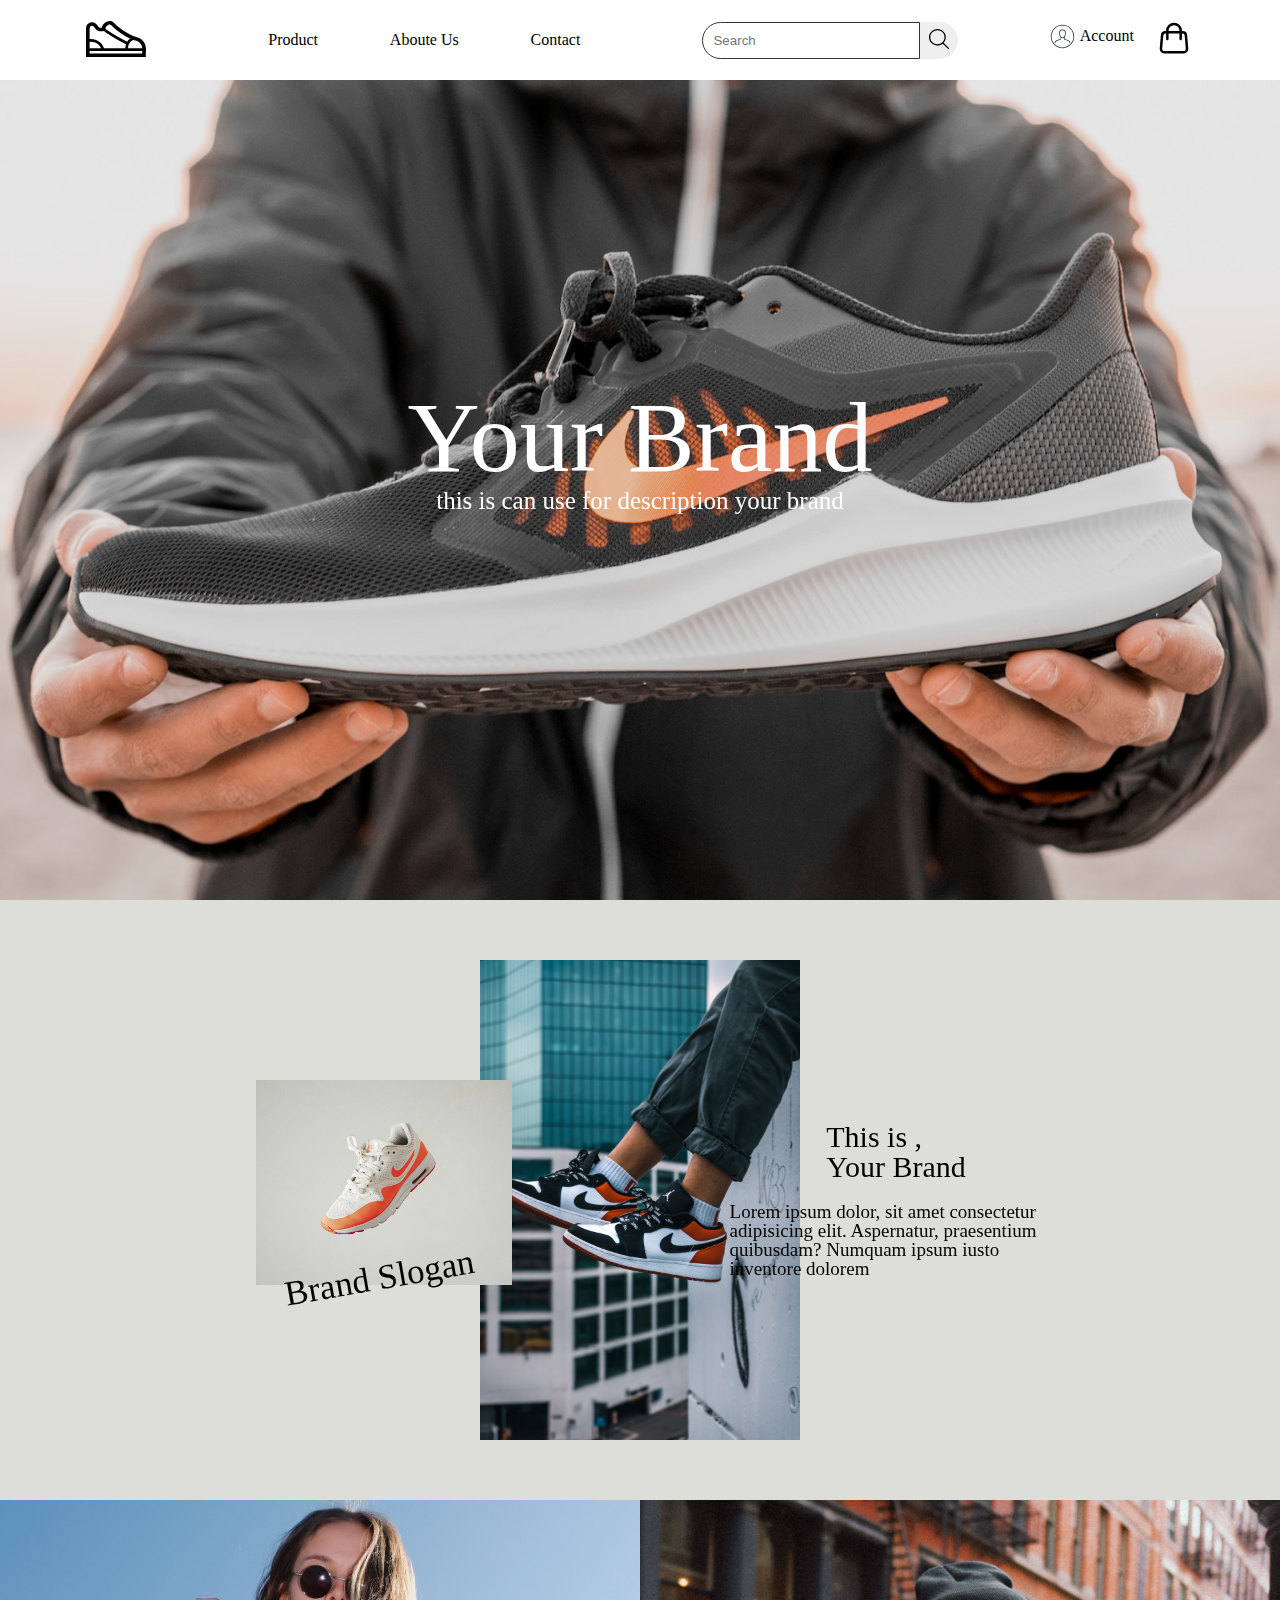
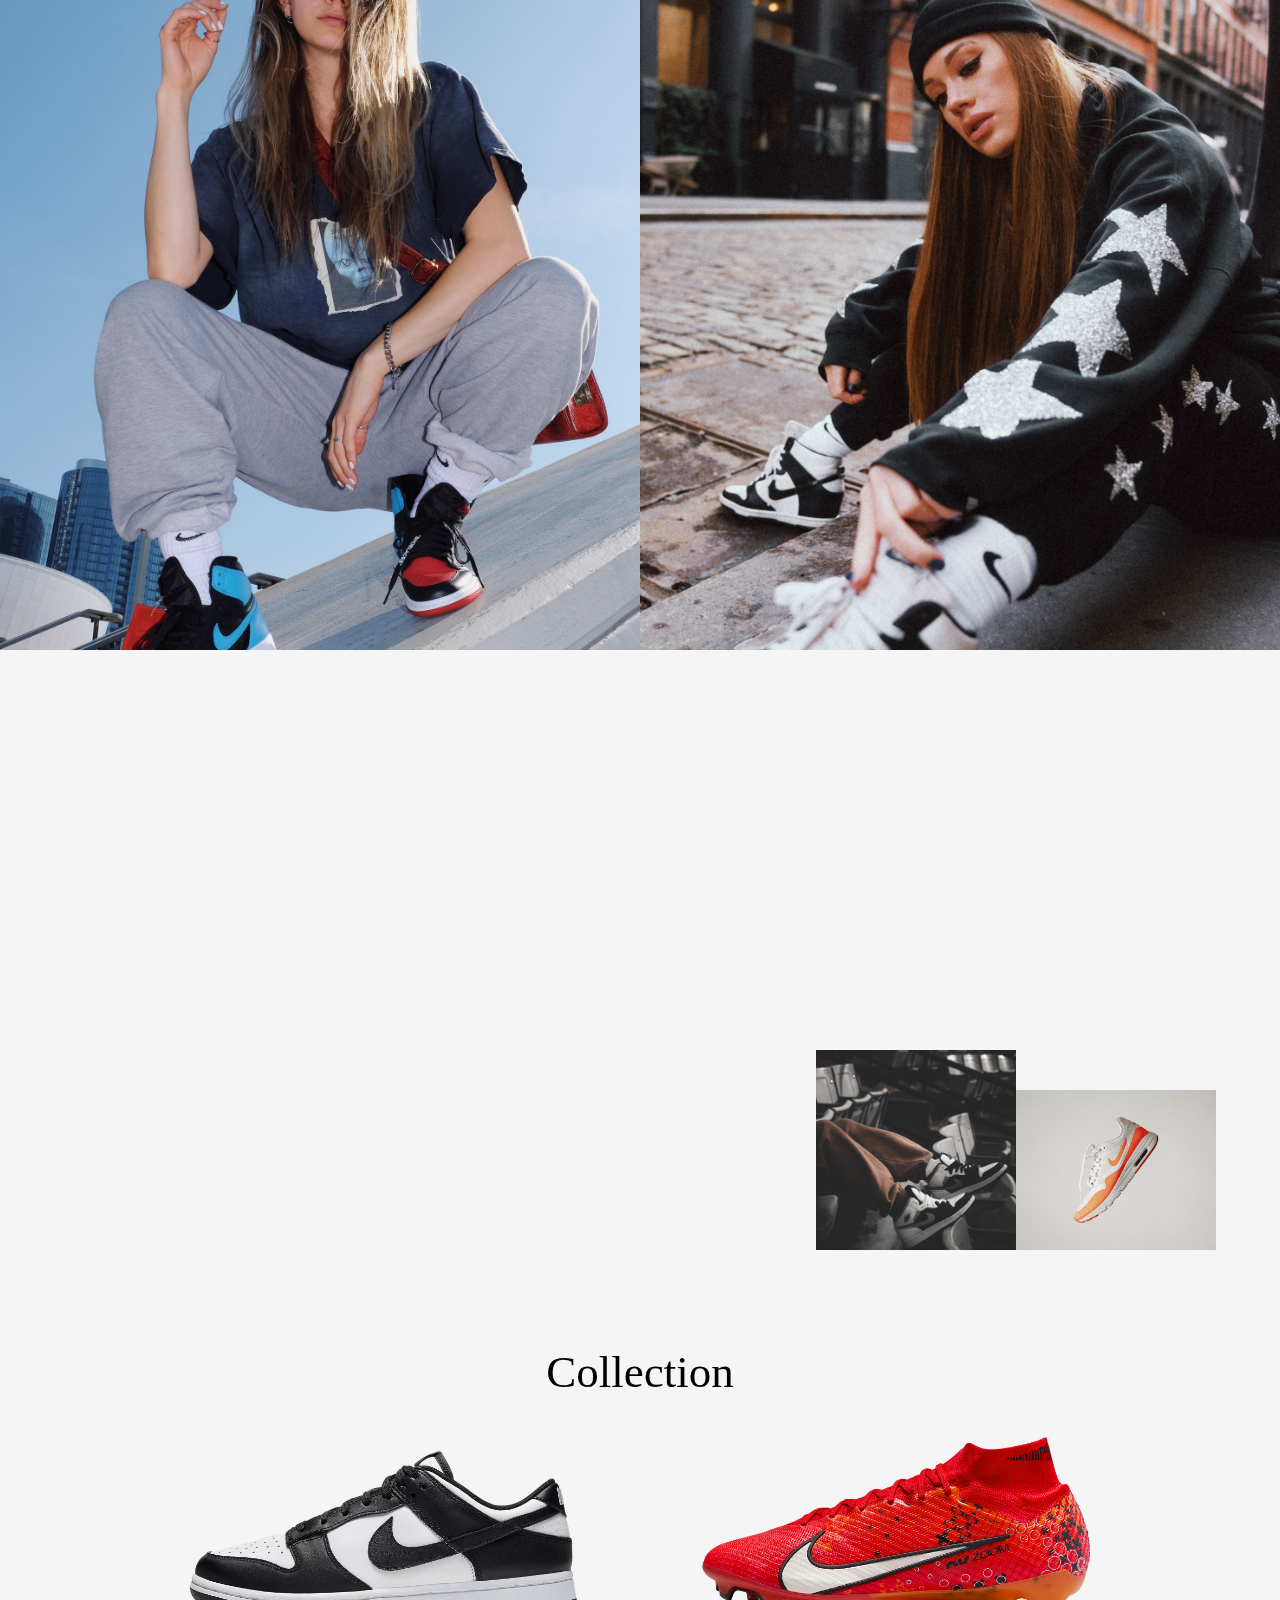
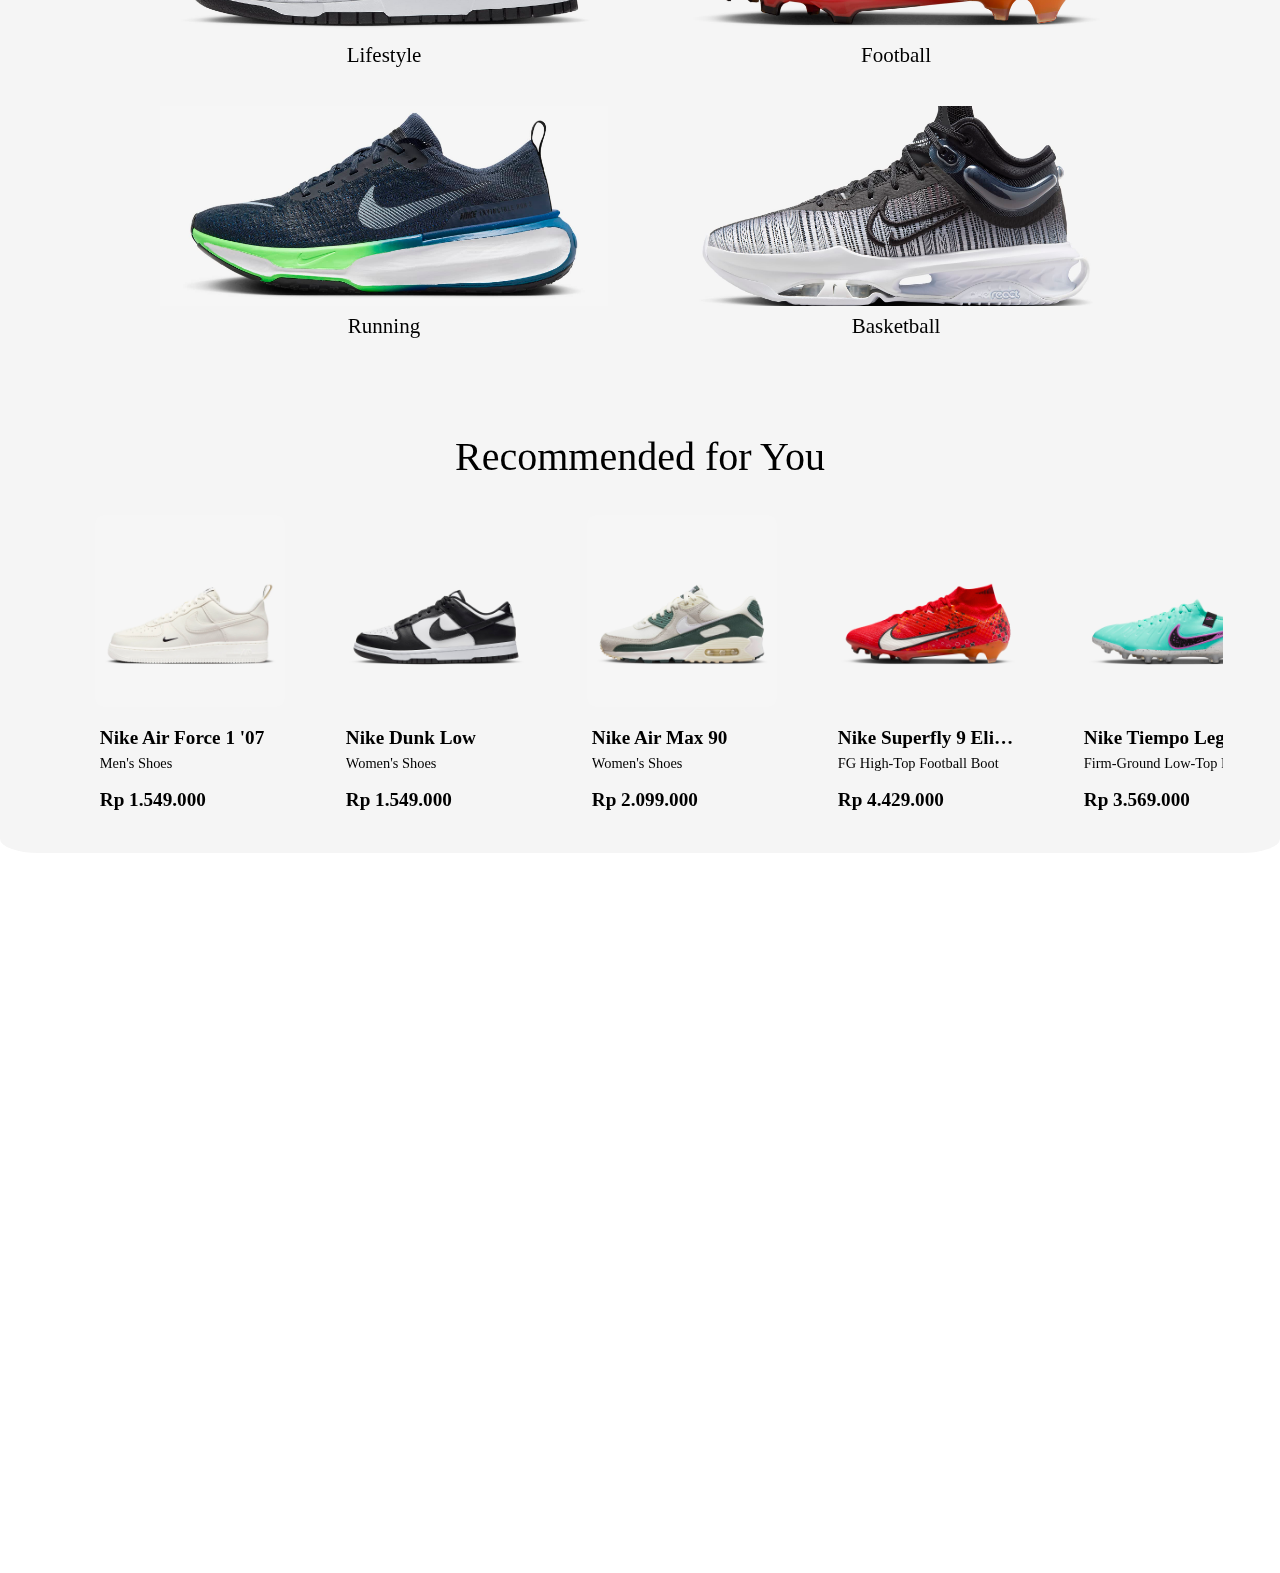
==== index.html @ 9d73e7c1 "add new file" ====
<!DOCTYPE html>
<html lang="en">
<head>
    <meta charset="UTF-8">
    <meta name="viewport" content="width=device-width, initial-scale=1.0">
    <link rel="stylesheet" href="assets/style/index.css">
    <link rel="stylesheet" href="assets/style/css-reset.css">
    <link rel="stylesheet" href="assets/style/navbar.css">
    <link rel="stylesheet" href="assets/style/card.css">
    <link rel="stylesheet" href="assets/style/modal.css">
    <link rel="stylesheet" href="assets/style/footer.css">
    <title>Document</title>
</head>
<body>
    <!-- navbar -->
    <nav>
        <div class="logo"><a href=""><img src="assets/svg/logo-svgrepo-com.svg" alt=""></a></div>
        <div class="menu">
            <ul>
                <li><a href="type.html">Product</a></li>
                <li><a href="">Aboute Us</a></li>
                <li><a href="">Contact</a></li>
            </ul>
        </div>
        <div class="container-input">
            <input type="search" placeholder="Search" name="search" class="input input-search">
            <button class="btn-search"><img src="assets/svg/search-svgrepo-com.svg" alt=""></button>
        </div>
        <div class="account-cart">
            <div class="account">
                <a href="account/login.html">
                    <img src="assets/svg/account-avatar-man-svgrepo-com.svg" alt="">
                    <p>Account</p>
                </a>
            </div>
            <div class="cart">
                <a href="cart.html"><img src="assets/svg/cart-svgrepo-com.svg" alt=""></a>
                <span class="amountCart"></span>
            </div>
        </div>
        <!-- humberger -->
        <div class="menu-toggle">
            <span></span>
            <span></span>
            <span></span>
        </div>
    </nav>
    <!-- header -->
    <header>
        <div class="container-text">
            <h1>Your Brand</h1>
            <p>this is can use for description your brand</p>
        </div>
        <div class="container-bg"></div>
    </header>
    <!-- about -->
    <section class="about">
        <div class="container-parallax">
            <div class="picture">
                <img src="assets/img/luis-felipe-lins-J2-wAQDckus-unsplash.jpg" alt="">
                <h3>Brand Slogan</h3>
            </div>
            <div class="text">
                <h3>This is , <br> Your Brand</h3>
                <p>Lorem ipsum dolor, sit amet consectetur adipisicing elit. Aspernatur, praesentium quibusdam? Numquam ipsum iusto inventore dolorem</p>
            </div>
        </div>
        <div class="container-bg-parallax">
            <img src="assets/img/danilo-capece-NoVnXXmDNi0-unsplash.jpg" alt="">
        </div>
    </section>
    <section class="two-image-wrapper">
        <div class="img">
            <div class="img-1"></div>
        </div>
        <div class="img">
            <div class="img-2"></div>
        </div>
    </section>
    <article class="description-brand">
        <div class="container-bg">
            <h3>Title</h3>
            <p>Lorem ipsum dolor sit amet consectetur adipisicing elit. Blanditiis atque voluptas, dignissimos repudiandae recusandae cumq Lorem ipsum dolor sit amet, consectetur adipisicing elit. Amet consequatur sit quam dolores error at, officia magnam ipsam dolor aut quibusdam, ab maiores minus corporis animi aperiam, doloribus debitis voluptatum.</p>
        </div>
        <div class="container-img">
            <div class="static">
                <img src="assets/img/tim-mossholder-PJYgzfqB-TI-unsplash.jpg" alt="">
            </div>
            <div class="move">
                <img class="two" src="assets/img/two-icee-dc-unsplash.jpg" alt="">
                <img class="one" src="assets/img/one-luis-felipe-lins-unsplash.jpg" alt="">
            </div>
        </div>
    </article>
    <section class="product-type">
        <h1>Collection</h1>
        <div class="type one">
            <a href="">
                <div class="img">
                    <h3>Shop Now<img src="assets/svg/right-arrow-svgrepo-com.svg" alt=""></h3>
                </div>
                <div class="text">
                    <h3>Lifestyle</h3>
                </div>
            </a>
        </div>
        <div class="type two">
            <a href="">
                <div class="img">
                    <h3>Shop Now<img src="assets/svg/right-arrow-svgrepo-com.svg" alt=""></h3>
                </div>
                <div class="text">
                    <h3>Football</h3>
                </div>
            </a>
        </div>
        <div class="type three">
            <a href="">
                <div class="img">
                    <h3>Shop Now<img src="assets/svg/right-arrow-svgrepo-com.svg" alt=""></h3>
                </div>
                <div class="text">
                    <h3>Running</h3>
                </div>
            </a>
        </div>
        <div class="type four">
            <a href="">
                <div class="img">
                    <h3>Shop Now<img src="assets/svg/right-arrow-svgrepo-com.svg" alt=""></h3>
                </div>
                <div class="text">
                    <h3>Basketball</h3>
                </div>
            </a>
        </div>
    </section>
    <section class="recommendation">
        <h1>Recommended for You</h1>
        <div class="container scroll-horizontal">
        </div>
    </section>

    <div class="container-cart"></div>

    <footer>
        <div class="contact">
            <h4>Contact</h4>
            <ul>
                <li><address>500 Terry Francine Street San Francisco, CA 94158</address></li>
                <li>info@gmail.com</li>
                <li>123-456-789</li>
            </ul>
        </div>
        <div class="menu-footer">
            <h4>Menu</h4>
            <ul>
                <li><a href="">Home</a></li>
                <li><a href="">Product</a></li>
                <li><a href="">Service</a></li>
                <li><a href="">About</a></li>
                <li><a href="">Resources</a></li>
                <li><a href="">FAQ</a></li>
            </ul>
        </div>
        <div class="social-media">
            <h4>Follow us on</h4>
            <ul>
                <li><a href="">Facebook</a></li>
                <li><a href="">Instagram</a></li>
                <li><a href="">Twitter</a></li>
            </ul>
        </div>
        <div class="copyright"><a href="https://github.com/Yofannnn">©YOFAN</a></div>
    </footer>

    <div class="container-modal">
    </div>

    <script src="assets/script/index.js"></script>
    <script src="assets/script/navbar.js"></script>

</body>
</html>
---- assets/style/index.css ----
body::-webkit-scrollbar {
    width: 6px;
}
body::-webkit-scrollbar-thumb {
    background: #888;
}
/* header */
header{
    width: 100%;
    height: 100vh;
    overflow: hidden;
    position: relative;
}
header .container-text{
    position: absolute;
    top: 0;
    width: 100%;
    height: 100vh;
    background-color: rgb(0, 0, 0, .1);
    display: flex;
    flex-direction: column;
    justify-content: center;
    align-items: center;
    color: white;
}
header .container-text h1{
    font-size: 100px;
}
header .container-text p{
    font-size: 25px;
}
header .container-bg{
    position: relative;
    width: 100%;
    height: 100vh;
    background-image: url('../img/header-miquel-parera-unsplash.jpg');
    background-position: center;
    background-size: cover;
    background-repeat: no-repeat;
    z-index: -1;
}
/* about */
.about{
    width: 100%;
    height: 600px;
    overflow: hidden;
    position: relative;
    background-color: #ddded9;
}
.about .container-parallax{
    position: absolute;
    width: 100%;
    height: 100%;
    display: flex;
    flex-direction: row;
    justify-content: center;
}
.about .container-parallax .picture{
    width: 40%;
    height: 100%;
    display: flex;
    flex-direction: column;
    justify-content: center;
    align-items: center;
}
.about .container-parallax .picture img{
    width: 50%;
    height: fit-content;
}
.about .container-parallax .picture h3{
    font-size: 35px;
    transform: rotate(-10deg) translateY(-25px);
}
.about .container-parallax .text{
    width: 40%;
    height: 100%;
    display: flex;
    flex-direction: column;
    justify-content: center;
    align-items: center;
}
.about .container-parallax .text h3{
    font-size: 30px;
    padding-bottom: 20px;
}
.about .container-parallax .text p{
    font-size: 19px;
    width: 65%;
}
.about .container-bg-parallax{
    width: 100%;
    height: 100%;
    display: flex;
}
.about .container-bg-parallax img{
    width: fit-content;
    height: 80%;
    margin: auto;
    align-self: center;
}
/* two image wrapper */
.two-image-wrapper{
    width: 100%;
    height: 750px;
    display: flex;
}
.two-image-wrapper .img{
    width: 50%;
    height: 100%;
    overflow: hidden;
}
.two-image-wrapper .img .img-1 , .two-image-wrapper .img .img-2{
    width: 100%;
    height: 100%;
    background-position: center;
    background-size: cover;
    transform: scale(1.3);
}
.two-image-wrapper .img .img-1{
    background-image: url('../img/two-img-wrapper-mike-von-unsplash.jpg');
}
.two-image-wrapper .img .img-2{
    background-image: url('../img/two-img-wrapper-dushawn-jovic-unsplash.jpg');
}
.two-image-wrapper .img .img-1.parallax , .two-image-wrapper .img .img-2.parallax{
    transform: scale(1);
    transition: all 5s;
}
/* description brand */
.description-brand{
    width: 100%;
    height: 600px;
    position: relative;
    background-color: whitesmoke;
}
.description-brand .container-bg{
    width: 100%;
    height: 100%;
    display: flex;
    flex-direction: column;
    justify-content: center;
    align-items: center;
    position: relative;
    z-index: 2;
}
.description-brand .container-bg h3{
    font-size: 50px;
    opacity: 0;
    transform: translateY(50px);
}
.description-brand .container-bg h3.parallax{
    opacity: 1;
    transform: translateY(0);
    transition: all 4s;
}
.description-brand .container-bg p{
    width: 20%;
    transform: translate(20% , 50px);
    opacity: 0;
}
.description-brand .container-bg p.parallax{
    width: 20%;
    transform: translate(20% , 0px);
    opacity: 1;
    transition: all 4s;
}
.description-brand .container-img{
    position: absolute;
    top: 0;
    width: 100%;
    height: 100%;
    display: flex;
}
.description-brand .container-img .static{
    width: 50%;
}
.description-brand .container-img .static img{
    width: 82%;
    height: fit-content;
    opacity: 0;
}
.description-brand .container-img .static img.parallax{
    transform: translateY(30px);
    opacity: 1;
    transition: all 2s;
}
.description-brand .container-img .move{
    width: 45%;
    display: flex;
    align-items: end;
    justify-content: end;
}
.description-brand .container-img .move img{
    width: 200px;
    height: fit-content;
    /* position: absolute; */
    z-index: 5;
}
/* product type */
.product-type{
    width: 100%;
    display: flex;
    flex-wrap: wrap;
    justify-content: center;
    gap: 5%;
    background-color: whitesmoke;
}
.product-type h1{
    width: 100%;
    text-align: center;
    margin-top: 100px;
    margin-bottom: 40px;
    font-size: 45px;
}
.product-type .type{
    width: 35%;
    margin-bottom: 40px;
}
.product-type .type .img{
    background-size: cover;
    background-position: 0 60%;
    background-repeat: no-repeat;
    width: 100%;
    height: 200px;
}
.product-type .type .img h3{
    width: 100%;
    height: 0%;
    font-size: 25px;
    background-color: rgb(0, 0, 0, .6);
    color: white;
    text-align: center;
    line-height: 0px;
    opacity: 0;
    transition: height .3s, opacity .3s, line-height .3s;
}
.product-type .type .img:hover h3{
    height: 100%;
    line-height: 200px;
    margin: auto;
    opacity: 1;
}
.product-type .type .img h3 img{
    height: 25px;
    width: fit-content;
    filter: invert(100%);
    transform: translate(7px , 5px);
}
.product-type .type .text{
    width: 100%;
    text-align: center;
}
.product-type .type .text h3{
    font-size: 21px;
    padding-top: 10px;
}
.product-type .type .text p{
    font-size: 18px;
    padding-top: 5px;
}
.product-type .type.one .img{
    background-image: url('../img/type-1.png');
} 
.product-type .type.two .img{
    background-image: url('../img/type-2.png');
} 
.product-type .type.three .img{
    background-image: url('../img/type-3.png');
} 
.product-type .type.four .img{
    background-image: url('../img/type-4.png');
    background-position: 0 57%;
} 
/* recommendation */
.recommendation{
    width: 100%;
    background-color: whitesmoke;
    border-bottom-left-radius: 3%;
    border-bottom-right-radius: 3%;
    margin-bottom: 80vh;
}
.recommendation h1{
    text-align: center;
    padding-top: 60px;
    font-size: 40px;
}
.scroll-horizontal::-webkit-scrollbar {
    height: 6px;
}
.scroll-horizontal::-webkit-scrollbar-thumb {
    border-radius: 20px;
    background: #888;
}
.recommendation .container {
    display: flex;
    overflow-x: scroll;
    padding: 20px;
    width: 88%;
    margin: auto;
    scroll-snap-type: x mandatory;
    scroll-padding-top: 24px;
    border-radius: 8px;
    gap: 20px;
}
---- assets/style/navbar.css ----
/* navbar */
nav{
    width: 100%;
    height: 80px;
    display: flex;
    justify-content: space-evenly;
    align-items: center;
    position: absolute;
    z-index: 9;
    background-color: white;
}
nav .logo img{
    height: 60px;
    width: fit-content;
}
nav .menu{
    width: 30%;
}
nav .menu ul{
    display: flex;
    justify-content: space-around;
}
nav .container-input {
  position: relative;
  width: 20%;
  display: flex;
  justify-content: end;
}
nav .container-input .input {
  width: 85%;
  height: inherit;
  padding: 10px 20px 10px 10px;
  border-top-left-radius: 20px;
  border-bottom-left-radius: 20px;
  border: solid .2px #333;
  transition: all .4s ease-in-out;
}
nav .container-input .input::-webkit-search-cancel-button{
    -webkit-appearance: none;
}
nav .container-input .btn-search {
  width: 15%;
  height: inherit;
  border: 0px solid transparent;
  border-top-right-radius: 20px;
  border-bottom-right-radius: 20px;
}
nav .container-input .btn-search img{
    width: fit-content;
    height: 20px;
    pointer-events: none;
}
nav .account-cart{
    display: flex;
}
nav .account a{
    padding: 5px;
    display: flex;
    flex-direction: row;
    align-items: center;
    margin-right: 15px;
}
nav .account img{
    width: 25px;
    height: fit-content;
    pointer-events: none;
    padding-right: 5px;
}
nav .cart{
    position: relative;
}
nav .cart img{
    height: 40px;
    width: fit-content;
}
nav .cart .amountCart{
    background-color: red;
    color: white;
    padding: 3px;
    border-radius: 10px;
    position: absolute;
    left: 35px;
    font-size: 14px;
}
/* humberger */
.menu-toggle{
    display: none;
	align-self: center;
	height: 20px;
	flex-direction: column;
	justify-content: space-between;
	transform: translateX(-10px);
	z-index: 99999999999999;
}
.menu-toggle span{
	display: block;
	width: 28px;
	height: 2px;
	background-color: black;
	transition: all 0.5s;
}
/* animation */
.menu-toggle span.slide:first-child{
	transform-origin: 0 0;
	transform: rotate(45deg) translate(-1px , -2px);
}
.menu-toggle span.slide:nth-child(2){
	transform: scale(0);
}
.menu-toggle span.slide:last-child{
	transform-origin: 0 0;
	transform: rotate(-45deg) translate(-0.8px , -1.1px);
}

@media (max-width: 767.98px){
    nav .menu{
        z-index: 999;
        position: absolute;
        width: 100%;
        height: 100vh;
        background-color: rgb(0, 255, 255 ,.5);
        display: flex;
        justify-content: center;
        transform: translateY(-100vh);
        transition: all .5s;
    }
    nav .menu.slide{
        transform: translateY(calc(50vh - 40px));
    }
    nav .menu ul{
        flex-direction: column;
        justify-content: space-evenly;
        align-items: center;
    }
    .menu-toggle{
        z-index: 9999999;
        display: flex;
    }
}
---- assets/style/card.css ----
/* card style css */
.card {
    flex: 0 0 190px;
    height: 300px;
    padding: .5em;
    overflow: hidden;
    border-radius: .5rem;
    transition: all .4s;
    margin: 10px;
}
.card:hover{
    box-shadow: 0 1px 3px rgba(0,0,0,0.2), 0 1px 2px rgba(0,0,0,0.35);
    transform: translateY(-2px);
}
.card .card-img {
    height: 64%;
    width: 100%;
    border-radius: .5rem;
    overflow: hidden;
}
.card .card-img img{
    width: 100%;
    height: fit-content;
    transform: translateY(-10%);
}
.card .card-info{
    padding: 9% 5px 0 5px;
}
.card .text-title {
    font-weight: 900;
    font-size: 1.2em;
    line-height: 1.5;
    white-space: nowrap; 
    overflow: hidden;
    text-overflow: ellipsis; 
}
.card .text-type {
    font-weight: 500;
    font-size: .9em;
    line-height: 1.5;
    white-space: nowrap; 
    overflow: hidden;
    text-overflow: ellipsis; 
}
.card .card-footer {
    width: 100%;
    display: flex;
    justify-content: space-between;
    align-items: center;
    padding: 6% 5px 0 5px;
}
.card .text-price{
    font-size: 1.1em;
    font-weight: 800;
}
---- assets/style/modal.css ----
/* modal pop up product */
.product-detail-click{
    position: fixed;
    width: 90%;
    height: 90vh;
    margin: auto;
    background-color: rgb(223, 223, 223);
    top: 5vh;
    left: 5%;
    z-index: 9999;
    display: flex;
    flex-direction: row;
    overflow: hidden;
}
.product-detail-click.close{
    display: none;
}
.product-detail-click .container-left{
    width: 50%;
    height: 100%;
    display: flex;
    flex-direction: column;
    align-items: center;
    justify-content: center;
}
.product-detail-click .container-left .img{
    width: 90%;
    height: 90%;
    overflow: hidden;
}
.product-detail-click .container-left .img img{
    width: 100%;
    height: fit-content;
}
/* scrollbar edit */
.container-right::-webkit-scrollbar {
    width: 6px;
}
.container-right::-webkit-scrollbar-thumb {
    background: #888;
}
.product-detail-click .container-right{
    overflow-y: auto;
    width: 50%;
    display: flex;
    flex-direction: column;
    align-items: center;
    position: relative;
}
.product-detail-click .container-right .modal-title{
    width: 80%;
    font-size: 30px;
    padding-top: 5%;
}
.product-detail-click .container-right .modal-type{
    width: 80%;
    font-size: 20px;
    padding-top: 10px;
}
.product-detail-click .container-right .modal-price{
    width: 80%;
    font-size: 30px;
    padding-top: 20px;
}
.product-detail-click .container-right .modal-size{
    width: 80%;
}
.product-detail-click .container-right .modal-size h3{
    width: 80%;
    font-size: 23px;
    padding: 20px 0 10px 0;
}
.product-detail-click .container-right .modal-size select{
    width: 60%;
    height: 35px;
}
.product-detail-click .container-right form span a{
    margin-left: 5%;
    padding: 10px;
    border: 1px solid black;
}
.product-detail-click .container-right form h3{
    font-size: 25px;
}
.product-detail-click .container-right .modal-quantity{
    width: 80%;
}
.product-detail-click .container-right .modal-quantity h3{
    width: 80%;
    font-size: 23px;
    padding: 20px 0 10px 0;
}
.product-detail-click .container-right select{
    width: 60%;
    height: 35px;
}
.product-detail-click .container-right a.check-out{
    display: inline-block;
    width: 80%;
    padding-top: 20px;
    padding-bottom: 20px;
    border-radius: 30px;
    margin: 35px auto;
    text-align: center;
    background-color: white;
    border: 1px solid black;
}
.product-detail-click .container-right .add-cart{
    width: 80%;
    padding: 20px 0px;
    border-radius: 30px;
    margin-bottom: 30px;
    text-align: center;
    background-color: white;
    border: 1px solid black;
    cursor: pointer;
}
.product-detail-click .container-right .add-cart:active{
    transform: scale(.99);
}
.product-detail-click .container-right .modal-description{
    width: 80%;
    padding-top: 10px;
    margin-bottom: 30px;
}
.close-btn-pop-up{
    width: 30px;
    height: 30px;
    border-radius: 100%;
    display: flex;
    flex-direction: column;
    justify-content: center;
    align-items: center;
    /* position: absolute;
    top: 10px;
    right: 10px; */
    position: fixed;
    top: calc(5vh + 15px);
    right: calc(5vw + 20px);
}
.close-btn-pop-up span{
    width: 60%;
    height: 2px;
    background-color: black;
    pointer-events: none;
}
.close-btn-pop-up span:first-child{
    transform: rotate(-45deg) translate(-1px , 1px);
}
.close-btn-pop-up span:last-child{
    transform: rotate(45deg) translate(-0.2px , -0.2px);
}
.close-btn-pop-up:hover{
    background-color: rgba(0, 0, 0, 0.5);
}
.close-btn-pop-up:hover span{
    background-color: white;
}
/* desc in cart */
.modal .modal-size-item{
    display: flex;
    flex-direction: column;
    /* background-color: red; */
    width: 80%;
    font-size: 24px;
    padding-top: 20px;
}
.modal .modal-size-item p:last-child{
    padding-top: 12px;
    padding-bottom: 10px;
}
---- assets/style/footer.css ----
/* footer */
footer{
    width: 100%;
    height: 85vh;
    position: fixed;
    bottom: 0;
    z-index: -9;
    background-color: black;
    color: white;
    display: flex;
    flex-direction: row;
    justify-content: space-evenly;
}
footer .contact,
footer .menu-footer,
footer .social-media{
    width: 25%;
    transform: translateX(10%);
    padding-top: 8%;
}
footer h4{
    font-size: 24px;
}
footer ul li{
    margin: 10px 0 10px 0;
    width: fit-content;
    font-size: 17px;
}
footer .copyright{
    position: absolute;
    bottom: 20px;
}
footer .copyright:hover{
    text-decoration: underline;
}
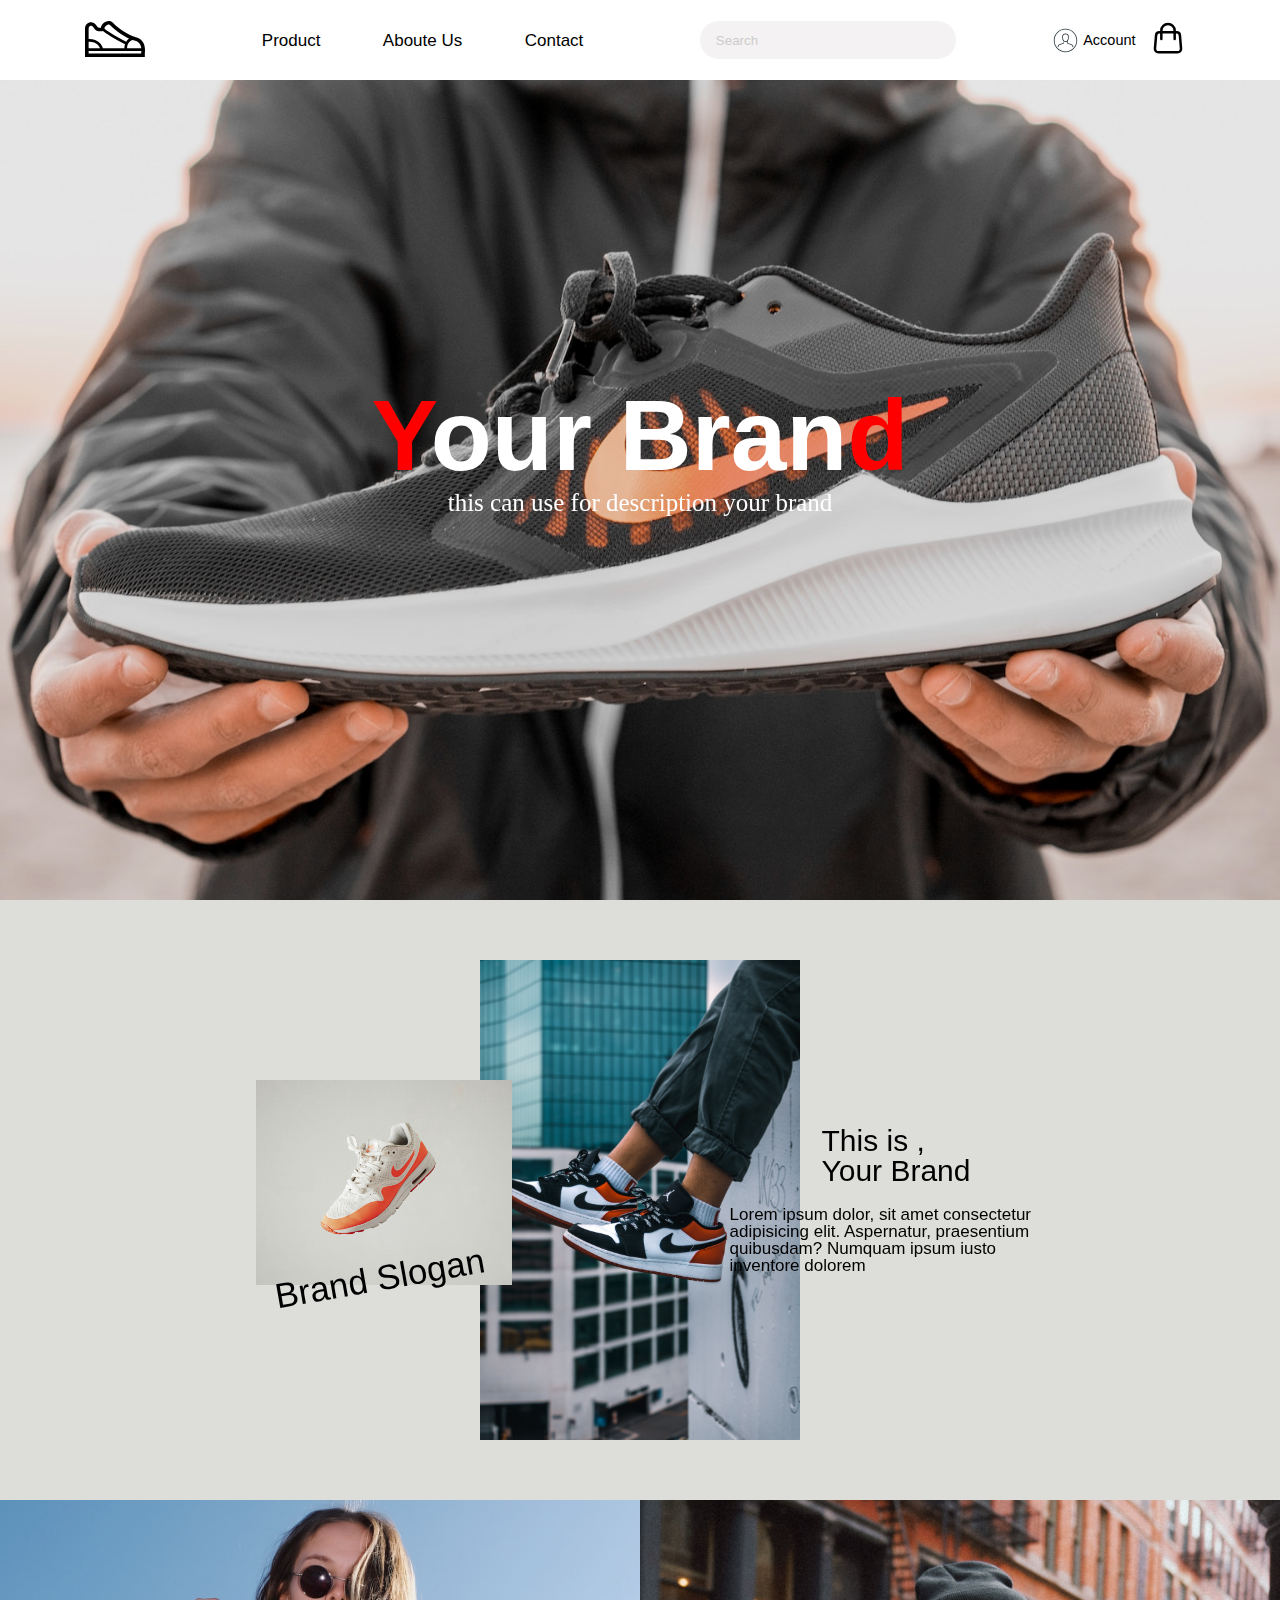
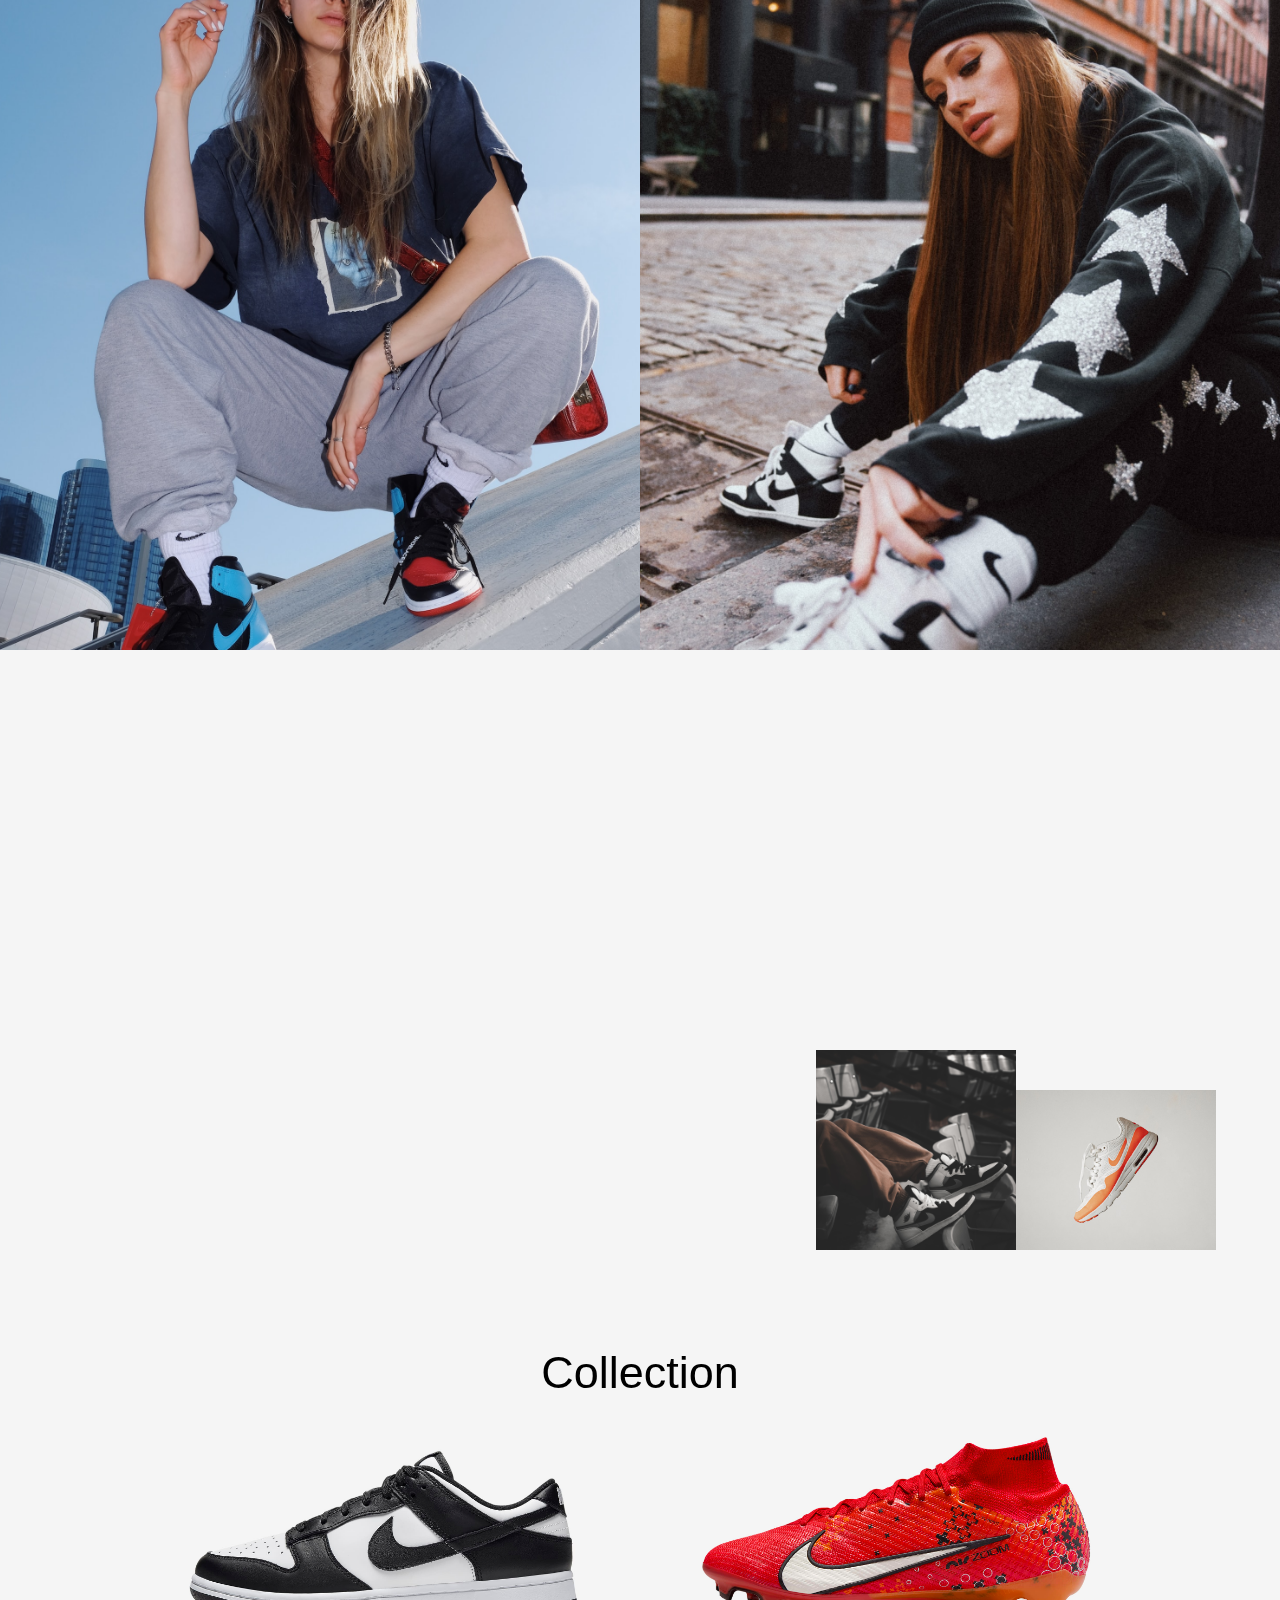
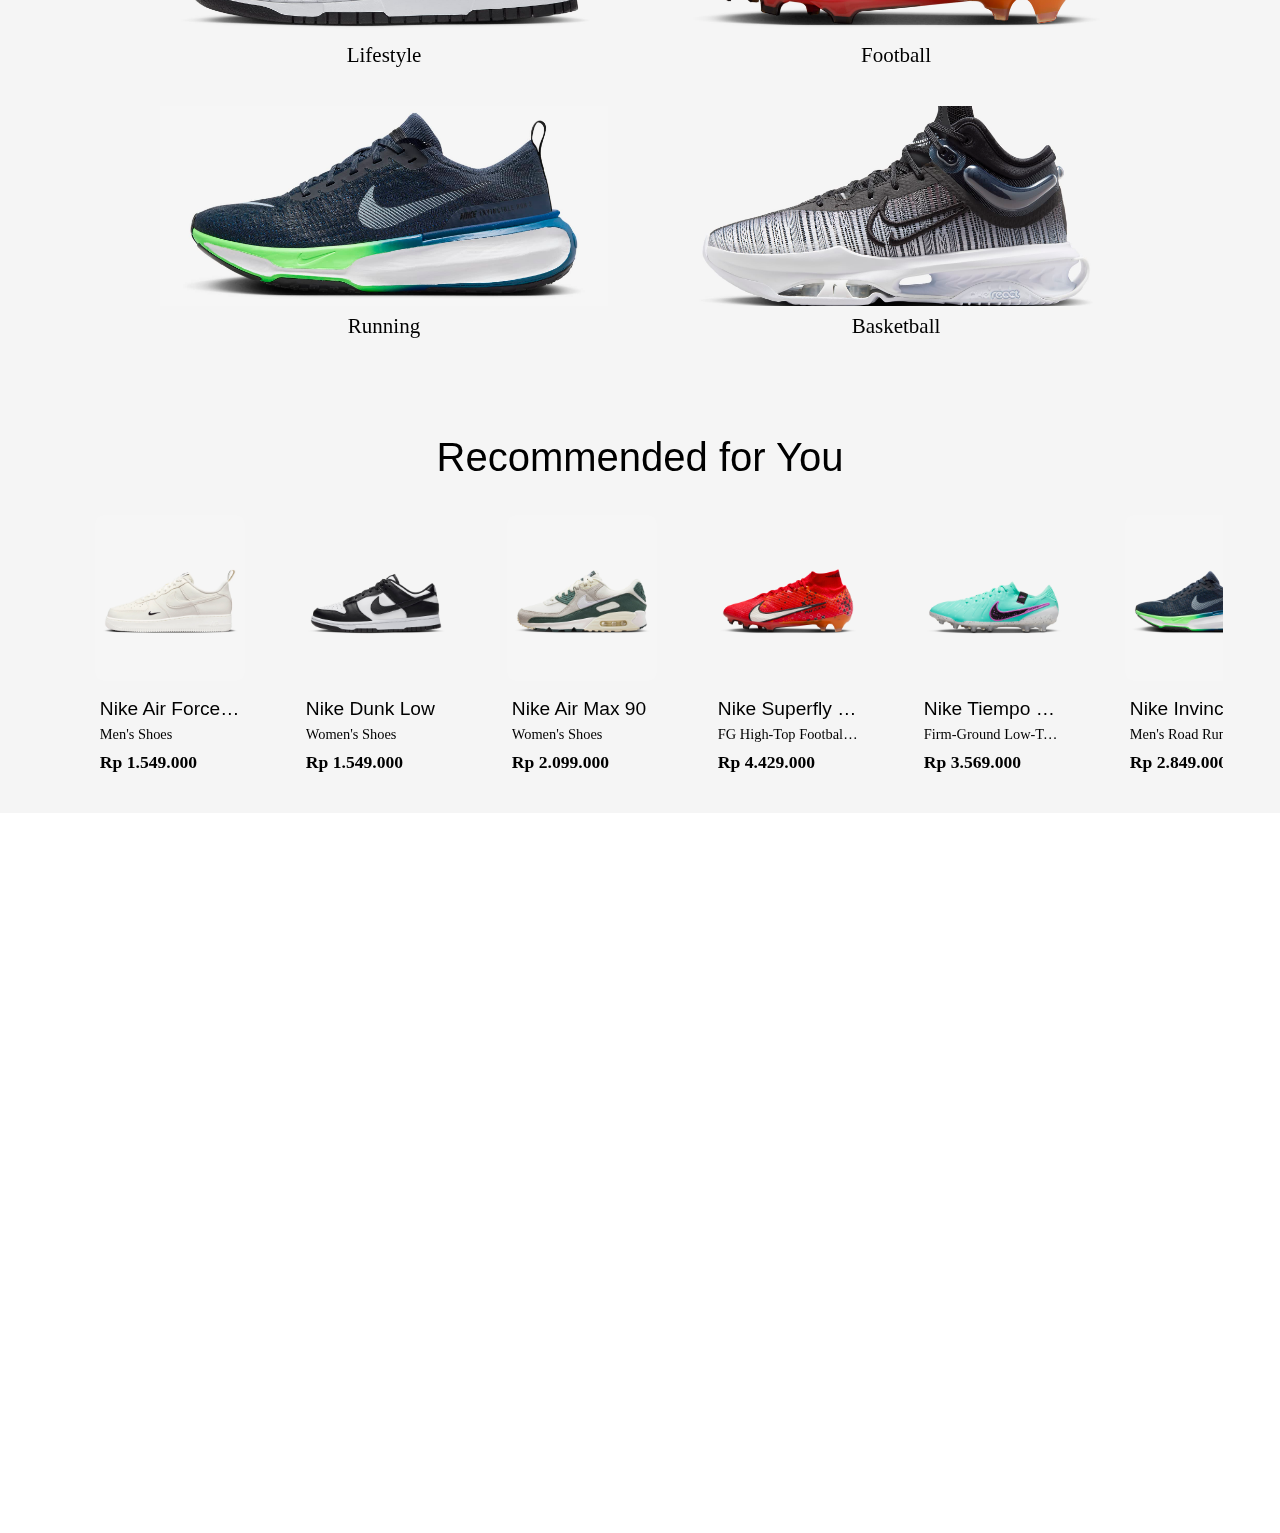
==== commit ba823aee: "responsive page" ====
--- a/index.html
+++ b/index.html
@@ -9,7 +9,8 @@
     <link rel="stylesheet" href="assets/style/card.css">
     <link rel="stylesheet" href="assets/style/modal.css">
     <link rel="stylesheet" href="assets/style/footer.css">
-    <title>Document</title>
+    <link rel="stylesheet" href="assets/style/load.css">
+    <title>Shopping Cart</title>
 </head>
 <body>
     <!-- navbar -->
@@ -23,8 +24,7 @@
             </ul>
         </div>
         <div class="container-input">
-            <input type="search" placeholder="Search" name="search" class="input input-search">
-            <button class="btn-search"><img src="assets/svg/search-svgrepo-com.svg" alt=""></button>
+            <input type="search" class="search_input" placeholder="Search">
         </div>
         <div class="account-cart">
             <div class="account">
@@ -48,8 +48,8 @@
     <!-- header -->
     <header>
         <div class="container-text">
-            <h1>Your Brand</h1>
-            <p>this is can use for description your brand</p>
+            <h1><span>Y</span>our Bran<span>d</span></h1>
+            <p>this can use for description your brand</p>
         </div>
         <div class="container-bg"></div>
     </header>
@@ -95,7 +95,7 @@
     <section class="product-type">
         <h1>Collection</h1>
         <div class="type one">
-            <a href="">
+            <a href="type.html">
                 <div class="img">
                     <h3>Shop Now<img src="assets/svg/right-arrow-svgrepo-com.svg" alt=""></h3>
                 </div>
@@ -105,7 +105,7 @@
             </a>
         </div>
         <div class="type two">
-            <a href="">
+            <a href="type.html">
                 <div class="img">
                     <h3>Shop Now<img src="assets/svg/right-arrow-svgrepo-com.svg" alt=""></h3>
                 </div>
@@ -115,7 +115,7 @@
             </a>
         </div>
         <div class="type three">
-            <a href="">
+            <a href="type.html">
                 <div class="img">
                     <h3>Shop Now<img src="assets/svg/right-arrow-svgrepo-com.svg" alt=""></h3>
                 </div>
@@ -125,7 +125,7 @@
             </a>
         </div>
         <div class="type four">
-            <a href="">
+            <a href="type.html">
                 <div class="img">
                     <h3>Shop Now<img src="assets/svg/right-arrow-svgrepo-com.svg" alt=""></h3>
                 </div>
@@ -140,9 +140,6 @@
         <div class="container scroll-horizontal">
         </div>
     </section>
-
-    <div class="container-cart"></div>
-
     <footer>
         <div class="contact">
             <h4>Contact</h4>
@@ -155,10 +152,10 @@
         <div class="menu-footer">
             <h4>Menu</h4>
             <ul>
-                <li><a href="">Home</a></li>
-                <li><a href="">Product</a></li>
+                <li><a href="index.html">Home</a></li>
+                <li><a href="type.html">Product</a></li>
                 <li><a href="">Service</a></li>
-                <li><a href="">About</a></li>
+                <li><a href="about.html">About</a></li>
                 <li><a href="">Resources</a></li>
                 <li><a href="">FAQ</a></li>
             </ul>
@@ -177,6 +174,10 @@
     <div class="container-modal">
     </div>
 
+    <div class="container-loader active">
+        <div class="loader"></div>
+    </div>
+
     <script src="assets/script/index.js"></script>
     <script src="assets/script/navbar.js"></script>
 
--- a/assets/style/index.css
+++ b/assets/style/index.css
@@ -25,9 +25,20 @@
 }
 header .container-text h1{
     font-size: 100px;
+    text-align: center;
+    width: 80%;
+    font-family: "Teko", sans-serif;
+    font-weight: 700;
+}
+header .container-text h1 span{
+    color: red;
 }
 header .container-text p{
     font-size: 25px;
+    text-align: center;
+    margin-top: 5px;
+    width: 80%;
+    font-family: "Playfair Display", serif;
 }
 header .container-bg{
     position: relative;
@@ -69,6 +80,7 @@
 }
 .about .container-parallax .picture h3{
     font-size: 35px;
+    font-family: "Teko", sans-serif;
     transform: rotate(-10deg) translateY(-25px);
 }
 .about .container-parallax .text{
@@ -81,10 +93,12 @@
 }
 .about .container-parallax .text h3{
     font-size: 30px;
+    font-family: "Teko", sans-serif;
     padding-bottom: 20px;
 }
 .about .container-parallax .text p{
-    font-size: 19px;
+    font-size: 17px;
+    font-family: "Roboto", sans-serif;
     width: 65%;
 }
 .about .container-bg-parallax{
@@ -101,8 +115,8 @@
 /* two image wrapper */
 .two-image-wrapper{
     width: 100%;
-    height: 750px;
-    display: flex;
+    display: flex;
+    flex-direction: row;
 }
 .two-image-wrapper .img{
     width: 50%;
@@ -111,7 +125,7 @@
 }
 .two-image-wrapper .img .img-1 , .two-image-wrapper .img .img-2{
     width: 100%;
-    height: 100%;
+    height: 750px;
     background-position: center;
     background-size: cover;
     transform: scale(1.3);
@@ -145,6 +159,7 @@
 }
 .description-brand .container-bg h3{
     font-size: 50px;
+    font-family: "Playfair Display", serif;
     opacity: 0;
     transform: translateY(50px);
 }
@@ -154,6 +169,7 @@
     transition: all 4s;
 }
 .description-brand .container-bg p{
+    font-family: "Roboto", sans-serif;
     width: 20%;
     transform: translate(20% , 50px);
     opacity: 0;
@@ -193,7 +209,6 @@
 .description-brand .container-img .move img{
     width: 200px;
     height: fit-content;
-    /* position: absolute; */
     z-index: 5;
 }
 /* product type */
@@ -211,6 +226,7 @@
     margin-top: 100px;
     margin-bottom: 40px;
     font-size: 45px;
+    font-family: "Teko", sans-serif;
 }
 .product-type .type{
     width: 35%;
@@ -275,14 +291,13 @@
 .recommendation{
     width: 100%;
     background-color: whitesmoke;
-    border-bottom-left-radius: 3%;
-    border-bottom-right-radius: 3%;
     margin-bottom: 80vh;
 }
 .recommendation h1{
     text-align: center;
     padding-top: 60px;
     font-size: 40px;
+    font-family: "Teko", sans-serif;
 }
 .scroll-horizontal::-webkit-scrollbar {
     height: 6px;
@@ -302,3 +317,83 @@
     border-radius: 8px;
     gap: 20px;
 }
+
+@media (max-width: 900px){
+    .description-brand .container-img .move img{
+        width: 150px;
+    }
+}
+@media (max-width: 767.98px){
+    header .container-bg{
+        background-image: url('../img/yoel-j-gonzalez-1tUf_3u6HGU-unsplash.jpg');
+    }
+    .product-type .type{
+        width:40%;
+    }
+}
+@media (max-width: 600px){
+    .about .container-parallax .picture{
+        width: 45%;
+    }
+    .about .container-parallax .text{
+        width: 45%;
+        color: white;
+    }
+    .about .container-parallax .picture img{
+        width: 85%;
+    }
+    .about .container-parallax .picture h3{
+        font-size: 26px;
+        transform: rotate(-10deg) translateY(-25px);
+    }
+    .about .container-parallax .text h3{
+        font-size: 30px;
+        padding-bottom: 20px;
+    }
+    .about .container-parallax .text p{
+        font-size: 15px;
+        width: 90%;
+    }
+    /* article */
+    .description-brand .container-bg{
+        align-items: start;
+    }
+    .description-brand .container-bg h3{
+        margin-left: 10%;
+    }
+    .description-brand .container-bg p{
+        width: 50%;
+        transform: translate(0% , 0px);
+        margin-left: 8%;
+    }
+    .description-brand .container-bg p.parallax{
+        width: 50%;
+        transform: translate(0% , 0px);
+    }
+    .description-brand .container-img .static img{
+        display: none;
+    }
+    .description-brand .container-img .move{
+        width: 48%;
+    }
+    .description-brand .container-img .move img{
+        width: 130px;
+    }
+}
+@media (max-width: 500px){
+    /* two image wrapper */
+    .two-image-wrapper{
+        flex-direction: column;
+    }
+    .two-image-wrapper .img{
+        width: 100%;
+    }
+    .two-image-wrapper .img .img-1 , .two-image-wrapper .img .img-2{
+        height: 500px;
+       background-position: 0 70%;
+    }
+    /* type */
+    .product-type .type{
+        width:60%;
+    }
+}
--- a/assets/style/navbar.css
+++ b/assets/style/navbar.css
@@ -20,67 +20,73 @@
     display: flex;
     justify-content: space-around;
 }
+nav .menu ul li a{
+    font-family: "Roboto", sans-serif;
+    font-size: 17px;
+}
 nav .container-input {
-  position: relative;
   width: 20%;
   display: flex;
   justify-content: end;
 }
-nav .container-input .input {
-  width: 85%;
-  height: inherit;
-  padding: 10px 20px 10px 10px;
-  border-top-left-radius: 20px;
-  border-bottom-left-radius: 20px;
-  border: solid .2px #333;
-  transition: all .4s ease-in-out;
+nav .container-input .search_input {
+  background-color: #f4f2f2;
+  border: none;
+  color: #646464;
+  padding: 0.7rem 1rem;
+  border-radius: 30px;
+  width: 100%;
+  transition: all ease-in-out .5s;
 }
-nav .container-input .input::-webkit-search-cancel-button{
-    -webkit-appearance: none;
+nav .container-input .search_input:hover,
+nav .container-input .search_input:focus {
+  box-shadow: 0 0 1em #00000013;
 }
-nav .container-input .btn-search {
-  width: 15%;
-  height: inherit;
-  border: 0px solid transparent;
-  border-top-right-radius: 20px;
-  border-bottom-right-radius: 20px;
+nav .container-input .search_input:focus {
+  outline: none;
+  background-color: #f0eeee;
 }
-nav .container-input .btn-search img{
-    width: fit-content;
-    height: 20px;
-    pointer-events: none;
+nav .container-input .search_input::-webkit-input-placeholder {
+  font-weight: 100;
+  color: #ccc;
 }
 nav .account-cart{
     display: flex;
+    flex-direction: row;
+    justify-content: space-evenly;
+    align-items: center;
+    width: 12%;
 }
-nav .account a{
+nav .account-cart .account a{
     padding: 5px;
     display: flex;
     flex-direction: row;
     align-items: center;
-    margin-right: 15px;
+    font-family: "Teko", sans-serif;
+    font-size: 14.5px;
 }
-nav .account img{
+nav .account-cart .account img{
     width: 25px;
     height: fit-content;
     pointer-events: none;
     padding-right: 5px;
 }
-nav .cart{
+nav .account-cart .cart{
     position: relative;
 }
-nav .cart img{
+nav .account-cart .cart a img{
     height: 40px;
     width: fit-content;
 }
-nav .cart .amountCart{
+nav .account-cart .cart .amountCart{
     background-color: red;
     color: white;
     padding: 3px;
     border-radius: 10px;
     position: absolute;
-    left: 35px;
+    left: 22px;
     font-size: 14px;
+    font-family: "Roboto", sans-serif;
 }
 /* humberger */
 .menu-toggle{
@@ -114,11 +120,11 @@
 
 @media (max-width: 767.98px){
     nav .menu{
-        z-index: 999;
+        z-index: 9999;
         position: absolute;
         width: 100%;
         height: 100vh;
-        background-color: rgb(0, 255, 255 ,.5);
+        background-color: white;
         display: flex;
         justify-content: center;
         transform: translateY(-100vh);
@@ -136,4 +142,16 @@
         z-index: 9999999;
         display: flex;
     }
-}+}
+
+@media (max-width: 770px){
+    nav{
+        justify-content: space-around;
+    }
+}
+@media (max-width: 550px){
+    nav .account-cart .account a p{
+        display: none;
+    }
+
+}
--- a/assets/style/card.css
+++ b/assets/style/card.css
@@ -1,7 +1,7 @@
 /* card style css */
 .card {
-    flex: 0 0 190px;
-    height: 300px;
+    flex: 0 0 150px;
+    height: 260px;
     padding: .5em;
     overflow: hidden;
     border-radius: .5rem;
@@ -27,8 +27,9 @@
     padding: 9% 5px 0 5px;
 }
 .card .text-title {
-    font-weight: 900;
+    font-family: "Teko", sans-serif;
     font-size: 1.2em;
+    font-weight: 500;
     line-height: 1.5;
     white-space: nowrap; 
     overflow: hidden;
@@ -51,5 +52,32 @@
 }
 .card .text-price{
     font-size: 1.1em;
-    font-weight: 800;
+    font-weight: 600;
+}
+
+@media (max-width: 600px){
+    .card {
+        flex: 0 0 130px;
+        height: 240px;
+    }
+    .card .text-title {
+        font-weight: 800;
+        font-size: 1em;
+        line-height: 1.5;
+        white-space: nowrap; 
+        overflow: hidden;
+        text-overflow: ellipsis; 
+    }
+    .card .text-type {
+        font-weight: 500;
+        font-size: .8em;
+        line-height: 1.5;
+        white-space: nowrap; 
+        overflow: hidden;
+        text-overflow: ellipsis; 
+    }
+    .card .text-price{
+        font-size: .9em;
+        font-weight: 700;
+    }
 }--- a/assets/style/modal.css
+++ b/assets/style/modal.css
@@ -19,9 +19,10 @@
     width: 50%;
     height: 100%;
     display: flex;
-    flex-direction: column;
+    flex-direction: row;
     align-items: center;
     justify-content: center;
+    margin: auto;
 }
 .product-detail-click .container-left .img{
     width: 90%;
@@ -50,6 +51,7 @@
 .product-detail-click .container-right .modal-title{
     width: 80%;
     font-size: 30px;
+    font-family: "Teko", sans-serif;
     padding-top: 5%;
 }
 .product-detail-click .container-right .modal-type{
@@ -65,19 +67,25 @@
 .product-detail-click .container-right .modal-size{
     width: 80%;
 }
-.product-detail-click .container-right .modal-size h3{
+.product-detail-click .container-right .modal-size label{
     width: 80%;
     font-size: 23px;
     padding: 20px 0 10px 0;
+    display: inline-block;
 }
 .product-detail-click .container-right .modal-size select{
-    width: 60%;
+    width: 40%;
     height: 35px;
 }
-.product-detail-click .container-right form span a{
+.product-detail-click .container-right form span{
     margin-left: 5%;
     padding: 10px;
     border: 1px solid black;
+}
+.product-detail-click .container-right form span:hover{
+    color: white;
+    background-color: black;
+    border: 1px solid white;
 }
 .product-detail-click .container-right form h3{
     font-size: 25px;
@@ -120,6 +128,8 @@
 }
 .product-detail-click .container-right .modal-description{
     width: 80%;
+    font-family: "Roboto", sans-serif;
+    font-size: 15px;
     padding-top: 10px;
     margin-bottom: 30px;
 }
@@ -168,4 +178,29 @@
 .modal .modal-size-item p:last-child{
     padding-top: 12px;
     padding-bottom: 10px;
+}
+
+@media (max-width: 770px){
+    .product-detail-click{
+        flex-direction: column;
+    }
+    .product-detail-click .container-right,
+    .product-detail-click .container-right{
+        width: 100%;
+    }
+    .product-detail-click .container-left{
+        height: 30%;
+    }
+    .product-detail-click .container-left .img{
+        height: 90%;
+        width: 100%;
+    }
+    .product-detail-click .container-left .img img{
+        transform: translateY(-20%);
+    }
+}
+@media (max-width: 500px){
+    .product-detail-click .container-left .img img{
+        transform: translateY(0%);
+    }
 }--- a/assets/style/footer.css
+++ b/assets/style/footer.css
@@ -8,6 +8,7 @@
     background-color: black;
     color: white;
     display: flex;
+    flex-wrap: wrap;
     flex-direction: row;
     justify-content: space-evenly;
 }
@@ -29,7 +30,34 @@
 footer .copyright{
     position: absolute;
     bottom: 20px;
+    text-align: center;
+    align-self: center;
 }
 footer .copyright:hover{
     text-decoration: underline;
-}+}
+
+@media (max-width: 500px){
+    footer{
+        flex-direction: column;
+        justify-content: center;
+    }
+    footer .contact,
+    footer .menu-footer,
+    footer .social-media{
+        width: 80%;
+        padding-top: 14%;
+    }
+}
+@media (min-height: 800px){
+    footer{
+        flex-direction: column;
+        justify-content: center;
+    }
+    footer .contact,
+    footer .menu-footer,
+    footer .social-media{
+        width: 80%;
+        padding-top: 14%;
+    }
+}
--- a/assets/style/load.css
+++ b/assets/style/load.css
@@ -0,0 +1,53 @@
+.container-loader.active{
+    width: 100vw;
+    height: 100vh;
+    background-color: #000;
+    position: fixed;
+    top: 0;
+    z-index: 999999999;
+    display: flex;
+}
+.container-loader{
+    display: none;
+}
+.container-loader .loader {
+  width: 100px;
+  height: 100px;
+  position: relative;
+  animation: spin 3s linear infinite;
+  margin: auto;
+}
+.container-loader .loader::before,
+.container-loader .loader::after {
+  content: "";
+  width: 30px;
+  height: 30px;
+  border: 4px solid #4F46E5;
+  border-top: 4px solid #ffffff;
+  border-radius: 50%;
+  position: absolute;
+  top: 50%;
+  left: 50%;
+  transform: translate(-50%, -50%);
+  animation: spinRing 1.5s ease-out infinite;
+  box-shadow: 0 0 10px #4F46E5;
+}
+.container-loader .loader::before {
+  filter: blur(10px);
+}
+@keyframes spinRing {
+  0% {
+    transform: translate(-50%, -50%) rotate(0deg);
+  }
+  100% {
+    transform: translate(-50%, -50%) rotate(360deg);
+  }
+}
+@keyframes spin {
+  0% {
+    transform: rotate(0deg);
+  }
+  100% {
+    transform: rotate(360deg);
+  }
+}
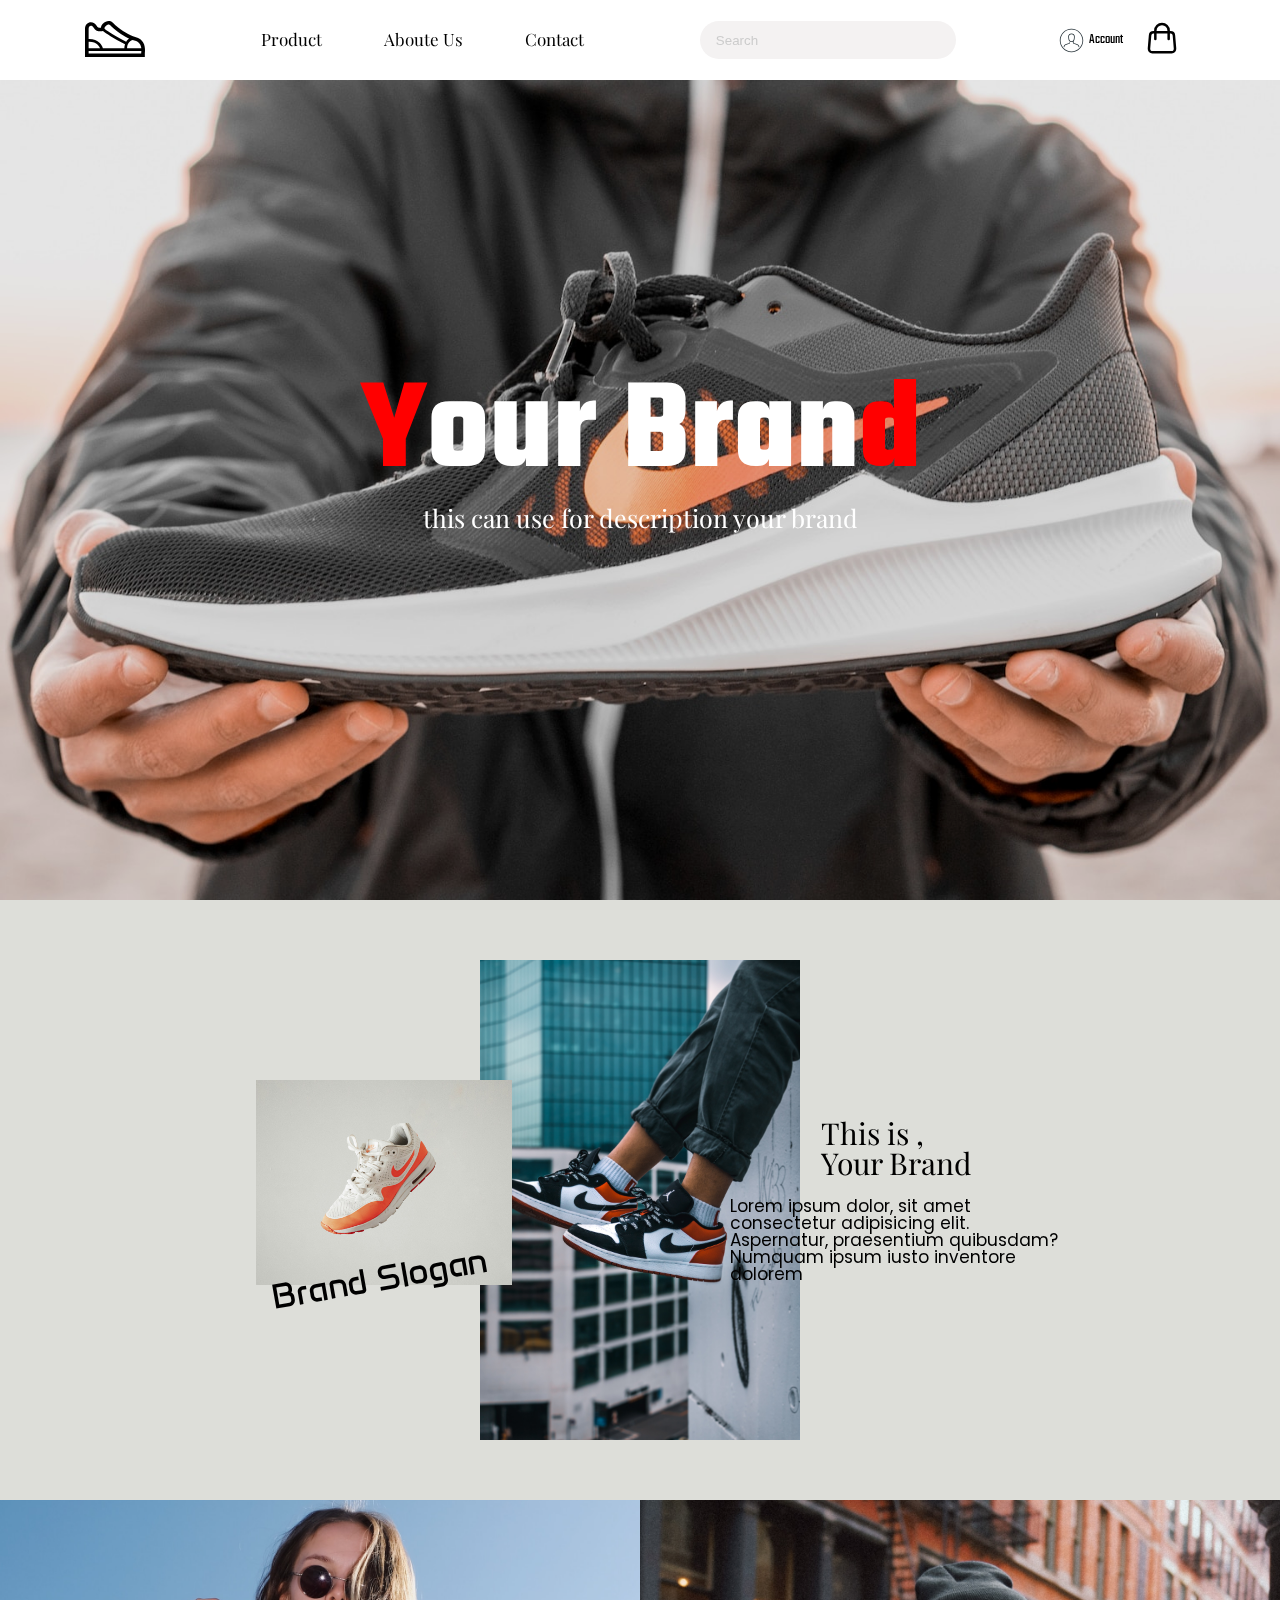
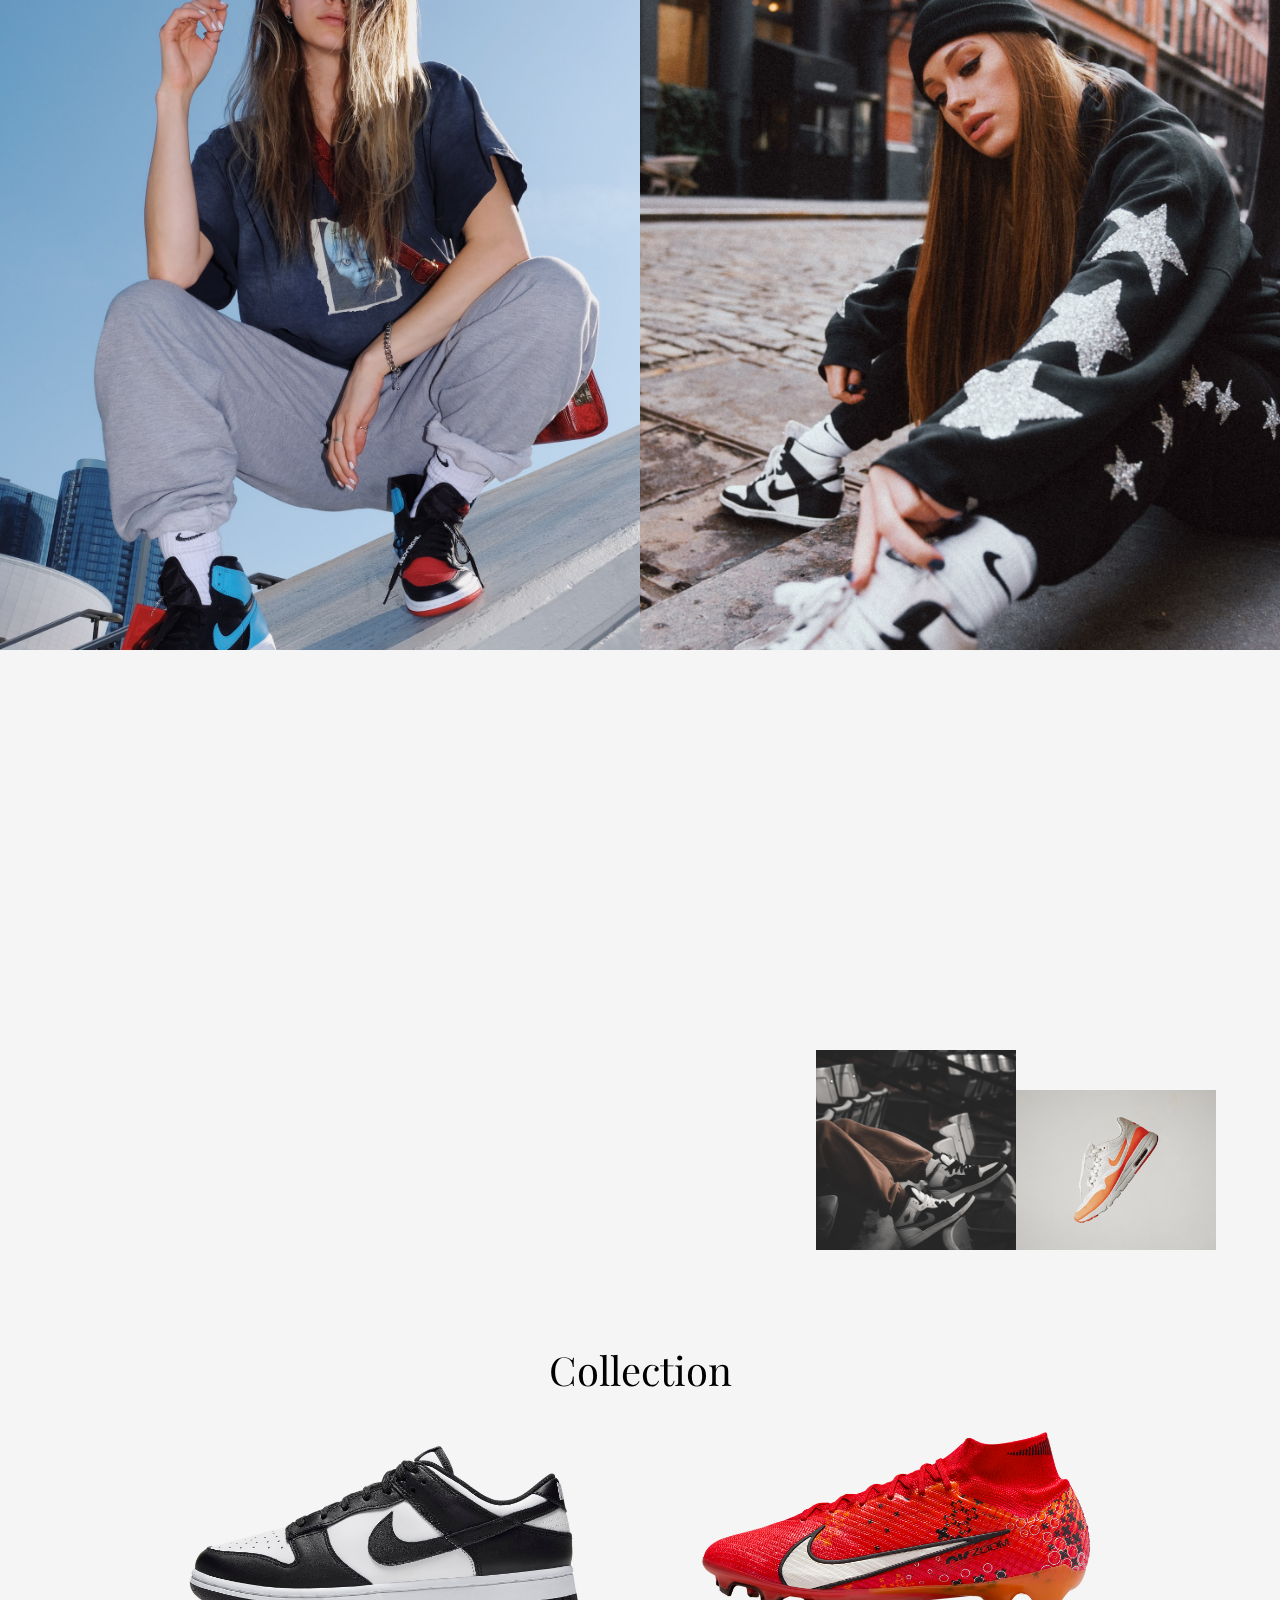
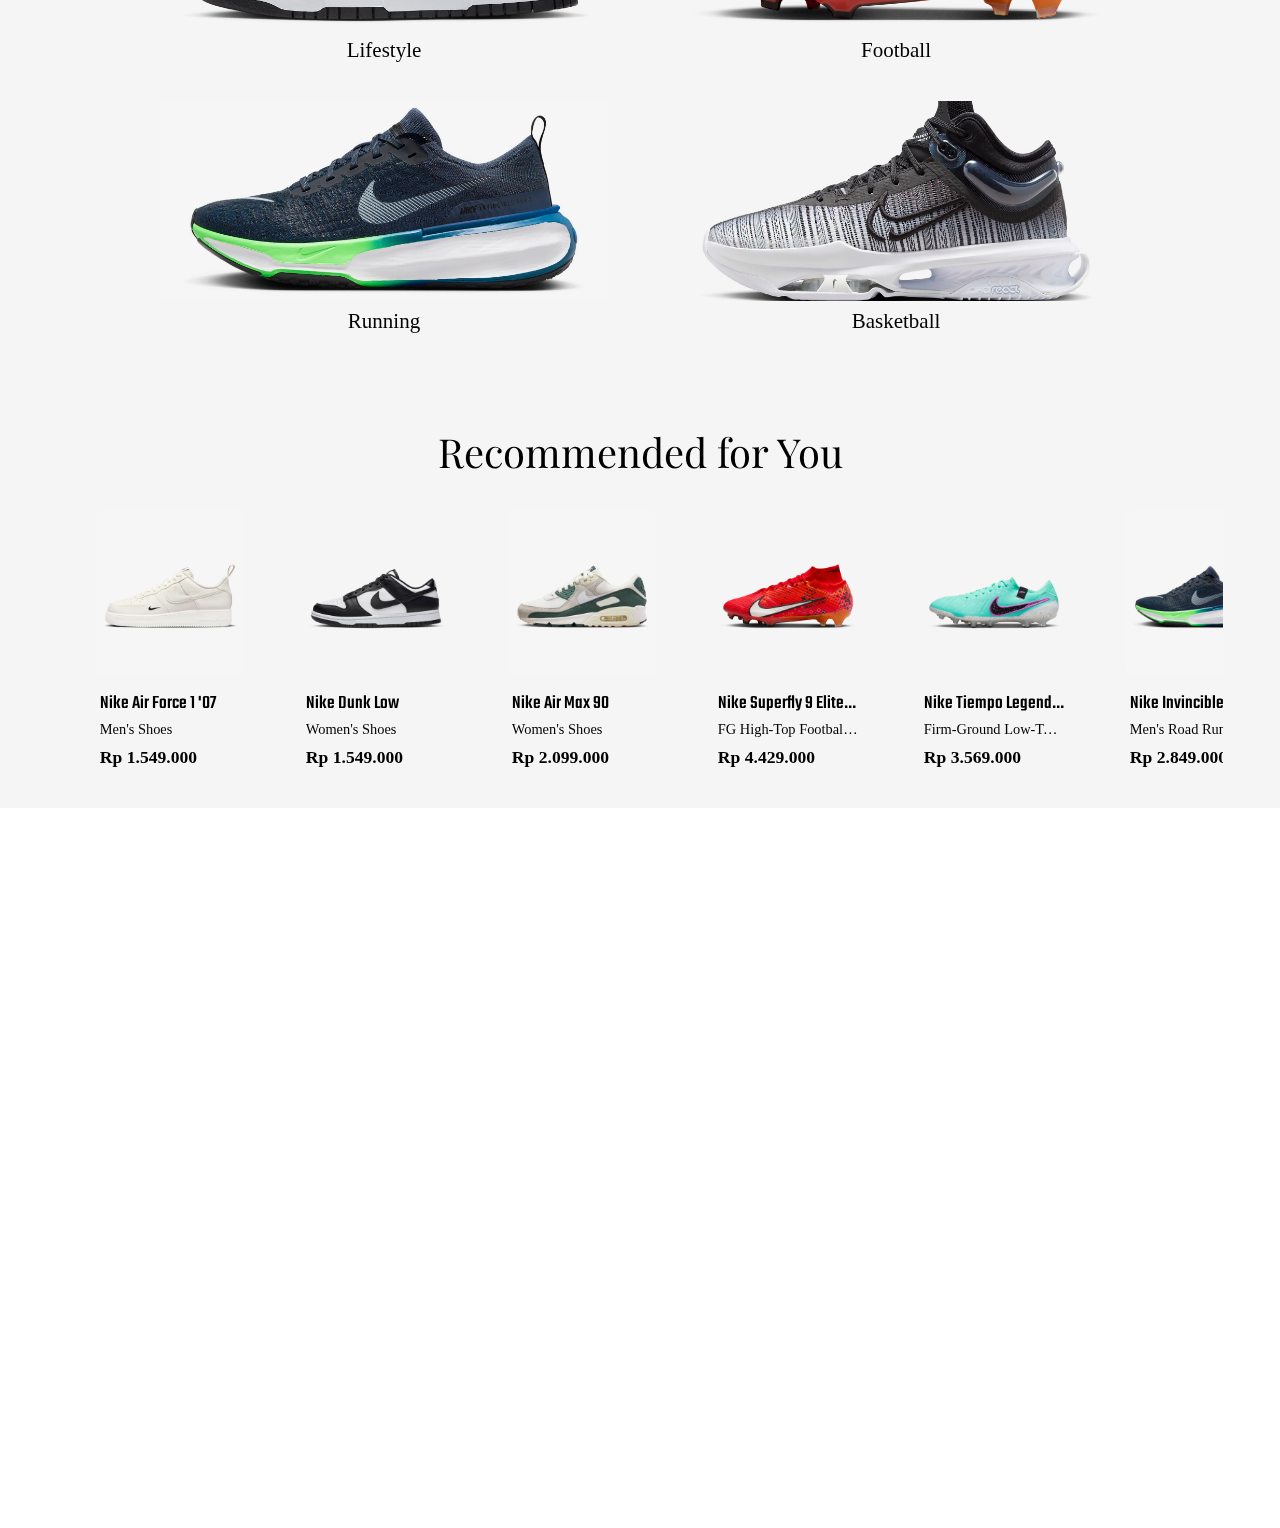
==== commit e158b05c: "add flash msg" ====
--- a/index.html
+++ b/index.html
@@ -10,6 +10,9 @@
     <link rel="stylesheet" href="assets/style/modal.css">
     <link rel="stylesheet" href="assets/style/footer.css">
     <link rel="stylesheet" href="assets/style/load.css">
+    <link rel="preconnect" href="https://fonts.googleapis.com">
+    <link rel="preconnect" href="https://fonts.gstatic.com" crossorigin>
+    <link href="https://fonts.googleapis.com/css2?family=Anta&family=Playfair+Display:ital,wght@0,400..900;1,400..900&family=Poppins:ital,wght@0,100;0,200;0,300;0,400;0,500;0,600;0,700;0,800;0,900;1,100;1,200;1,300;1,400;1,500;1,600;1,700;1,800;1,900&family=Shrikhand&family=Teko:wght@300..700&display=swap" rel="stylesheet">
     <title>Shopping Cart</title>
 </head>
 <body>
@@ -145,7 +148,7 @@
             <h4>Contact</h4>
             <ul>
                 <li><address>500 Terry Francine Street San Francisco, CA 94158</address></li>
-                <li>info@gmail.com</li>
+                <li>thisIsEmail@gmail.com</li>
                 <li>123-456-789</li>
             </ul>
         </div>
@@ -154,10 +157,10 @@
             <ul>
                 <li><a href="index.html">Home</a></li>
                 <li><a href="type.html">Product</a></li>
-                <li><a href="">Service</a></li>
+                <li><a href="service.html">Service</a></li>
                 <li><a href="about.html">About</a></li>
-                <li><a href="">Resources</a></li>
-                <li><a href="">FAQ</a></li>
+                <li><a href="src.html">Resources</a></li>
+                <li><a href="faq.html">FAQ</a></li>
             </ul>
         </div>
         <div class="social-media">
@@ -171,8 +174,9 @@
         <div class="copyright"><a href="https://github.com/Yofannnn">©YOFAN</a></div>
     </footer>
 
-    <div class="container-modal">
-    </div>
+    <div class="container-modal"></div>
+
+    <div class="container-flash-msg"></div>
 
     <div class="container-loader active">
         <div class="loader"></div>
--- a/assets/style/index.css
+++ b/assets/style/index.css
@@ -24,7 +24,7 @@
     color: white;
 }
 header .container-text h1{
-    font-size: 100px;
+    font-size: 130px;
     text-align: center;
     width: 80%;
     font-family: "Teko", sans-serif;
@@ -80,7 +80,7 @@
 }
 .about .container-parallax .picture h3{
     font-size: 35px;
-    font-family: "Teko", sans-serif;
+    font-family: "Anta", sans-serif;
     transform: rotate(-10deg) translateY(-25px);
 }
 .about .container-parallax .text{
@@ -93,12 +93,12 @@
 }
 .about .container-parallax .text h3{
     font-size: 30px;
-    font-family: "Teko", sans-serif;
+    font-family: "Playfair Display", serif;
     padding-bottom: 20px;
 }
 .about .container-parallax .text p{
     font-size: 17px;
-    font-family: "Roboto", sans-serif;
+    font-family: "Poppins", sans-serif;
     width: 65%;
 }
 .about .container-bg-parallax{
@@ -159,7 +159,8 @@
 }
 .description-brand .container-bg h3{
     font-size: 50px;
-    font-family: "Playfair Display", serif;
+    font-family: "Shrikhand", serif;
+    font-weight: 400;
     opacity: 0;
     transform: translateY(50px);
 }
@@ -169,7 +170,7 @@
     transition: all 4s;
 }
 .description-brand .container-bg p{
-    font-family: "Roboto", sans-serif;
+    font-family: "Poppins", sans-serif;
     width: 20%;
     transform: translate(20% , 50px);
     opacity: 0;
@@ -225,8 +226,8 @@
     text-align: center;
     margin-top: 100px;
     margin-bottom: 40px;
-    font-size: 45px;
-    font-family: "Teko", sans-serif;
+    font-size: 40px;
+    font-family: "Playfair Display", serif;
 }
 .product-type .type{
     width: 35%;
@@ -297,7 +298,7 @@
     text-align: center;
     padding-top: 60px;
     font-size: 40px;
-    font-family: "Teko", sans-serif;
+    font-family: "Playfair Display", serif;
 }
 .scroll-horizontal::-webkit-scrollbar {
     height: 6px;
@@ -396,4 +397,11 @@
     .product-type .type{
         width:60%;
     }
-}
+    .product-type h1{
+        font-size: 35px;
+    }
+    .recommendation h1{
+        font-size: 35px;
+    }
+
+}
--- a/assets/style/navbar.css
+++ b/assets/style/navbar.css
@@ -21,8 +21,23 @@
     justify-content: space-around;
 }
 nav .menu ul li a{
-    font-family: "Roboto", sans-serif;
+    font-family: "Playfair Display", serif;
     font-size: 17px;
+    position: relative;
+}
+nav .menu ul li a::before {
+	content: '';
+	position: absolute;
+	top: 108%;
+	height: 2px;
+	width: 0%;
+    right: 0;
+	background-color: black;
+	transition: .5s ease;
+}
+nav .menu ul li a:hover::before {
+    width: 100%;
+    left: 0;
 }
 nav .container-input {
   width: 20%;
@@ -87,6 +102,7 @@
     left: 22px;
     font-size: 14px;
     font-family: "Roboto", sans-serif;
+    pointer-events: none;
 }
 /* humberger */
 .menu-toggle{
@@ -118,6 +134,12 @@
 	transform: rotate(-45deg) translate(-0.8px , -1.1px);
 }
 
+@media (max-width: 770px){
+    nav{
+        justify-content: space-around;
+    }
+}
+
 @media (max-width: 767.98px){
     nav .menu{
         z-index: 9999;
@@ -138,20 +160,26 @@
         justify-content: space-evenly;
         align-items: center;
     }
+    nav .menu ul li a{
+        font-size: 25px;
+    }
     .menu-toggle{
         z-index: 9999999;
         display: flex;
     }
+    nav .container-input {
+        width: 30%;
+    }
 }
 
-@media (max-width: 770px){
-    nav{
-        justify-content: space-around;
+@media (max-width: 550px){
+    nav .container-input {
+        width: 35%;
     }
-}
-@media (max-width: 550px){
+    nav .account-cart .account img{
+        padding-right: 0px;
+    }
     nav .account-cart .account a p{
         display: none;
     }
-
 }
--- a/assets/style/card.css
+++ b/assets/style/card.css
@@ -61,23 +61,12 @@
         height: 240px;
     }
     .card .text-title {
-        font-weight: 800;
         font-size: 1em;
-        line-height: 1.5;
-        white-space: nowrap; 
-        overflow: hidden;
-        text-overflow: ellipsis; 
     }
     .card .text-type {
-        font-weight: 500;
         font-size: .8em;
-        line-height: 1.5;
-        white-space: nowrap; 
-        overflow: hidden;
-        text-overflow: ellipsis; 
     }
     .card .text-price{
         font-size: .9em;
-        font-weight: 700;
     }
-}+}
--- a/assets/style/modal.css
+++ b/assets/style/modal.css
@@ -112,6 +112,8 @@
     text-align: center;
     background-color: white;
     border: 1px solid black;
+    font-size: 17px;
+    font-family: "Playfair Display", serif;
 }
 .product-detail-click .container-right .add-cart{
     width: 80%;
@@ -122,13 +124,15 @@
     background-color: white;
     border: 1px solid black;
     cursor: pointer;
+    font-size: 17px;
+    font-family: "Playfair Display", serif;
 }
 .product-detail-click .container-right .add-cart:active{
     transform: scale(.99);
 }
 .product-detail-click .container-right .modal-description{
     width: 80%;
-    font-family: "Roboto", sans-serif;
+    font-family: "Poppins", sans-serif;
     font-size: 15px;
     padding-top: 10px;
     margin-bottom: 30px;
@@ -180,6 +184,24 @@
     padding-bottom: 10px;
 }
 
+/* flash msg */
+.container-flash-msg{
+    display: flex;
+    justify-content: center;
+}
+.container-flash-msg .flash-msg{
+    position: fixed;
+    background-color: black;
+    color: white;
+    padding: 20px 20px;
+    top: 15%;
+    margin: auto;
+    text-align: center;
+    border-radius: 5px;
+    font-family: "Poppins", sans-serif;
+    z-index: 99999999999999;
+}
+
 @media (max-width: 770px){
     .product-detail-click{
         flex-direction: column;
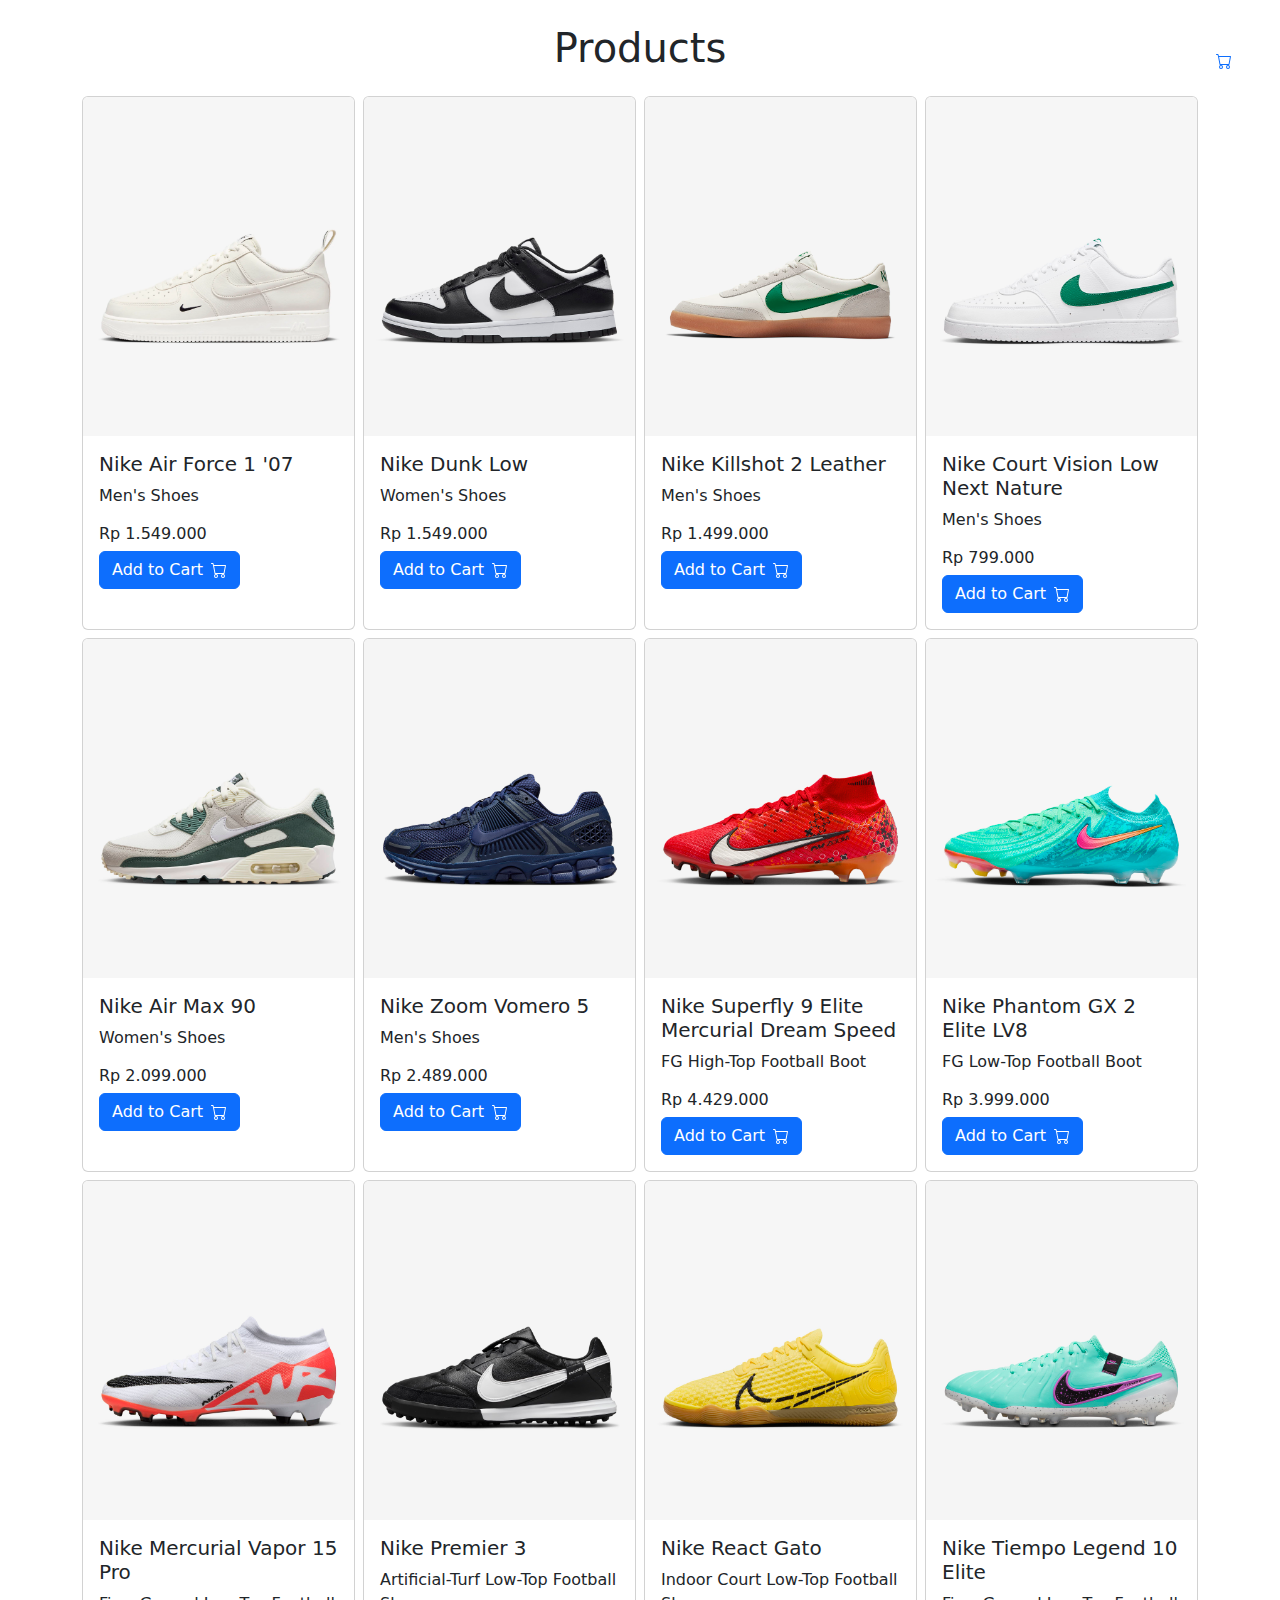
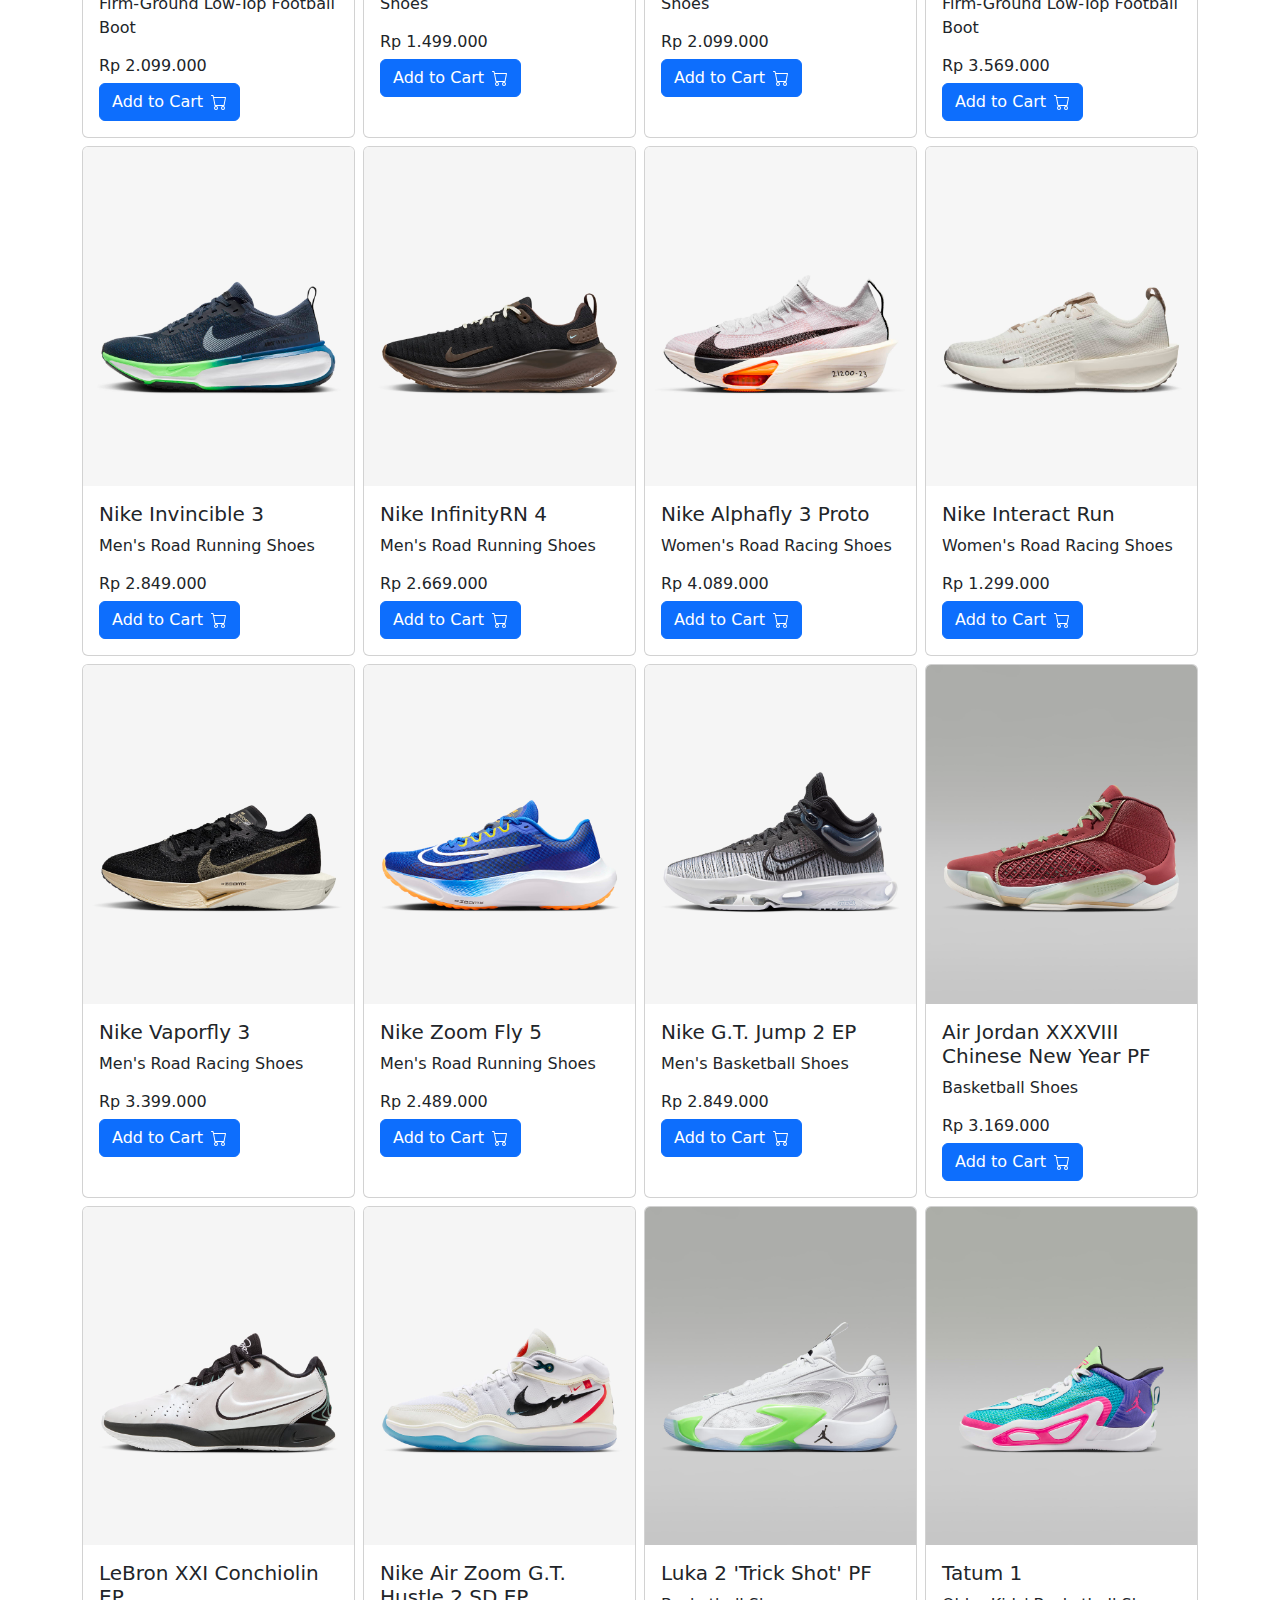
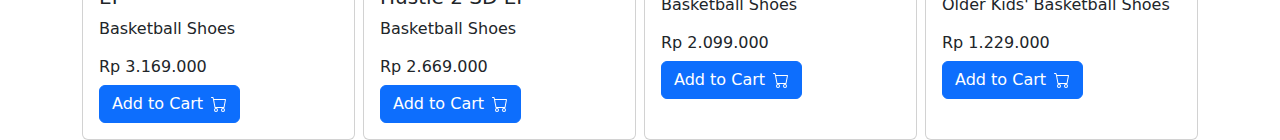
==== commit 62b8157d: "change all files" ====
--- a/index.html
+++ b/index.html
@@ -3,187 +3,25 @@
 <head>
     <meta charset="UTF-8">
     <meta name="viewport" content="width=device-width, initial-scale=1.0">
-    <link rel="stylesheet" href="assets/style/index.css">
-    <link rel="stylesheet" href="assets/style/css-reset.css">
-    <link rel="stylesheet" href="assets/style/navbar.css">
-    <link rel="stylesheet" href="assets/style/card.css">
-    <link rel="stylesheet" href="assets/style/modal.css">
-    <link rel="stylesheet" href="assets/style/footer.css">
-    <link rel="stylesheet" href="assets/style/load.css">
-    <link rel="preconnect" href="https://fonts.googleapis.com">
-    <link rel="preconnect" href="https://fonts.gstatic.com" crossorigin>
-    <link href="https://fonts.googleapis.com/css2?family=Anta&family=Playfair+Display:ital,wght@0,400..900;1,400..900&family=Poppins:ital,wght@0,100;0,200;0,300;0,400;0,500;0,600;0,700;0,800;0,900;1,100;1,200;1,300;1,400;1,500;1,600;1,700;1,800;1,900&family=Shrikhand&family=Teko:wght@300..700&display=swap" rel="stylesheet">
+    <link href="https://cdn.jsdelivr.net/npm/bootstrap@5.3.3/dist/css/bootstrap.min.css" rel="stylesheet" integrity="sha384-QWTKZyjpPEjISv5WaRU9OFeRpok6YctnYmDr5pNlyT2bRjXh0JMhjY6hW+ALEwIH" crossorigin="anonymous">
+    <link rel="stylesheet" href="style/index.css">
     <title>Shopping Cart</title>
 </head>
 <body>
-    <!-- navbar -->
-    <nav>
-        <div class="logo"><a href=""><img src="assets/svg/logo-svgrepo-com.svg" alt=""></a></div>
-        <div class="menu">
-            <ul>
-                <li><a href="type.html">Product</a></li>
-                <li><a href="">Aboute Us</a></li>
-                <li><a href="">Contact</a></li>
-            </ul>
-        </div>
-        <div class="container-input">
-            <input type="search" class="search_input" placeholder="Search">
-        </div>
-        <div class="account-cart">
-            <div class="account">
-                <a href="account/login.html">
-                    <img src="assets/svg/account-avatar-man-svgrepo-com.svg" alt="">
-                    <p>Account</p>
-                </a>
-            </div>
-            <div class="cart">
-                <a href="cart.html"><img src="assets/svg/cart-svgrepo-com.svg" alt=""></a>
-                <span class="amountCart"></span>
-            </div>
-        </div>
-        <!-- humberger -->
-        <div class="menu-toggle">
-            <span></span>
-            <span></span>
-            <span></span>
-        </div>
-    </nav>
-    <!-- header -->
-    <header>
-        <div class="container-text">
-            <h1><span>Y</span>our Bran<span>d</span></h1>
-            <p>this can use for description your brand</p>
-        </div>
-        <div class="container-bg"></div>
-    </header>
-    <!-- about -->
-    <section class="about">
-        <div class="container-parallax">
-            <div class="picture">
-                <img src="assets/img/luis-felipe-lins-J2-wAQDckus-unsplash.jpg" alt="">
-                <h3>Brand Slogan</h3>
-            </div>
-            <div class="text">
-                <h3>This is , <br> Your Brand</h3>
-                <p>Lorem ipsum dolor, sit amet consectetur adipisicing elit. Aspernatur, praesentium quibusdam? Numquam ipsum iusto inventore dolorem</p>
-            </div>
-        </div>
-        <div class="container-bg-parallax">
-            <img src="assets/img/danilo-capece-NoVnXXmDNi0-unsplash.jpg" alt="">
-        </div>
-    </section>
-    <section class="two-image-wrapper">
-        <div class="img">
-            <div class="img-1"></div>
-        </div>
-        <div class="img">
-            <div class="img-2"></div>
-        </div>
-    </section>
-    <article class="description-brand">
-        <div class="container-bg">
-            <h3>Title</h3>
-            <p>Lorem ipsum dolor sit amet consectetur adipisicing elit. Blanditiis atque voluptas, dignissimos repudiandae recusandae cumq Lorem ipsum dolor sit amet, consectetur adipisicing elit. Amet consequatur sit quam dolores error at, officia magnam ipsam dolor aut quibusdam, ab maiores minus corporis animi aperiam, doloribus debitis voluptatum.</p>
-        </div>
-        <div class="container-img">
-            <div class="static">
-                <img src="assets/img/tim-mossholder-PJYgzfqB-TI-unsplash.jpg" alt="">
-            </div>
-            <div class="move">
-                <img class="two" src="assets/img/two-icee-dc-unsplash.jpg" alt="">
-                <img class="one" src="assets/img/one-luis-felipe-lins-unsplash.jpg" alt="">
-            </div>
-        </div>
-    </article>
-    <section class="product-type">
-        <h1>Collection</h1>
-        <div class="type one">
-            <a href="type.html">
-                <div class="img">
-                    <h3>Shop Now<img src="assets/svg/right-arrow-svgrepo-com.svg" alt=""></h3>
-                </div>
-                <div class="text">
-                    <h3>Lifestyle</h3>
-                </div>
-            </a>
-        </div>
-        <div class="type two">
-            <a href="type.html">
-                <div class="img">
-                    <h3>Shop Now<img src="assets/svg/right-arrow-svgrepo-com.svg" alt=""></h3>
-                </div>
-                <div class="text">
-                    <h3>Football</h3>
-                </div>
-            </a>
-        </div>
-        <div class="type three">
-            <a href="type.html">
-                <div class="img">
-                    <h3>Shop Now<img src="assets/svg/right-arrow-svgrepo-com.svg" alt=""></h3>
-                </div>
-                <div class="text">
-                    <h3>Running</h3>
-                </div>
-            </a>
-        </div>
-        <div class="type four">
-            <a href="type.html">
-                <div class="img">
-                    <h3>Shop Now<img src="assets/svg/right-arrow-svgrepo-com.svg" alt=""></h3>
-                </div>
-                <div class="text">
-                    <h3>Basketball</h3>
-                </div>
-            </a>
-        </div>
-    </section>
-    <section class="recommendation">
-        <h1>Recommended for You</h1>
-        <div class="container scroll-horizontal">
-        </div>
-    </section>
-    <footer>
-        <div class="contact">
-            <h4>Contact</h4>
-            <ul>
-                <li><address>500 Terry Francine Street San Francisco, CA 94158</address></li>
-                <li>thisIsEmail@gmail.com</li>
-                <li>123-456-789</li>
-            </ul>
-        </div>
-        <div class="menu-footer">
-            <h4>Menu</h4>
-            <ul>
-                <li><a href="index.html">Home</a></li>
-                <li><a href="type.html">Product</a></li>
-                <li><a href="service.html">Service</a></li>
-                <li><a href="about.html">About</a></li>
-                <li><a href="src.html">Resources</a></li>
-                <li><a href="faq.html">FAQ</a></li>
-            </ul>
-        </div>
-        <div class="social-media">
-            <h4>Follow us on</h4>
-            <ul>
-                <li><a href="">Facebook</a></li>
-                <li><a href="">Instagram</a></li>
-                <li><a href="">Twitter</a></li>
-            </ul>
-        </div>
-        <div class="copyright"><a href="https://github.com/Yofannnn">©YOFAN</a></div>
-    </footer>
-
-    <div class="container-modal"></div>
-
-    <div class="container-flash-msg"></div>
-
-    <div class="container-loader active">
-        <div class="loader"></div>
+    <!-- badge and navigation to cart page -->
+    <a href="cart.html" class="position-absolute top-0 end-0 mt-5 me-5">
+        <svg xmlns="http://www.w3.org/2000/svg" width="16" height="16" fill="currentColor" class="bi bi-cart" viewBox="0 0 16 16">
+            <path d="M0 1.5A.5.5 0 0 1 .5 1H2a.5.5 0 0 1 .485.379L2.89 3H14.5a.5.5 0 0 1 .491.592l-1.5 8A.5.5 0 0 1 13 12H4a.5.5 0 0 1-.491-.408L2.01 3.607 1.61 2H.5a.5.5 0 0 1-.5-.5M3.102 4l1.313 7h8.17l1.313-7zM5 12a2 2 0 1 0 0 4 2 2 0 0 0 0-4m7 0a2 2 0 1 0 0 4 2 2 0 0 0 0-4m-7 1a1 1 0 1 1 0 2 1 1 0 0 1 0-2m7 0a1 1 0 1 1 0 2 1 1 0 0 1 0-2"/>
+          </svg>
+        <span class="position-absolute top-0 start-100 translate-middle badge rounded-pill bg-danger d-none cart-nav">
+        </span>
+    </a>
+    <!-- title -->
+    <h1 class="text-center mt-4">Products</h1>
+    <!-- container card -->
+    <div class="container mt-4 d-grid container-card">
+        <!-- this is will render card from js file -->
     </div>
-
-    <script src="assets/script/index.js"></script>
-    <script src="assets/script/navbar.js"></script>
-
+    <script src="script/products.js"></script>
 </body>
 </html>
--- a/style/index.css
+++ b/style/index.css
@@ -0,0 +1,17 @@
+.container-card{
+    grid-template-columns: repeat(auto-fill, minmax(min(100%, 20%), 1fr));
+    gap: .5rem;
+}
+
+@media only screen and (max-width: 768px) {
+    .container-card{
+        grid-template-columns: repeat(auto-fill, minmax(min(100%, 30%), 1fr));
+        gap: .5rem;
+    }
+}
+
+@media only screen and (max-width: 500px) {
+    .container-card{
+        grid-template-columns: repeat(auto-fill, minmax(min(100%, 40%), 1fr));
+    }
+}
